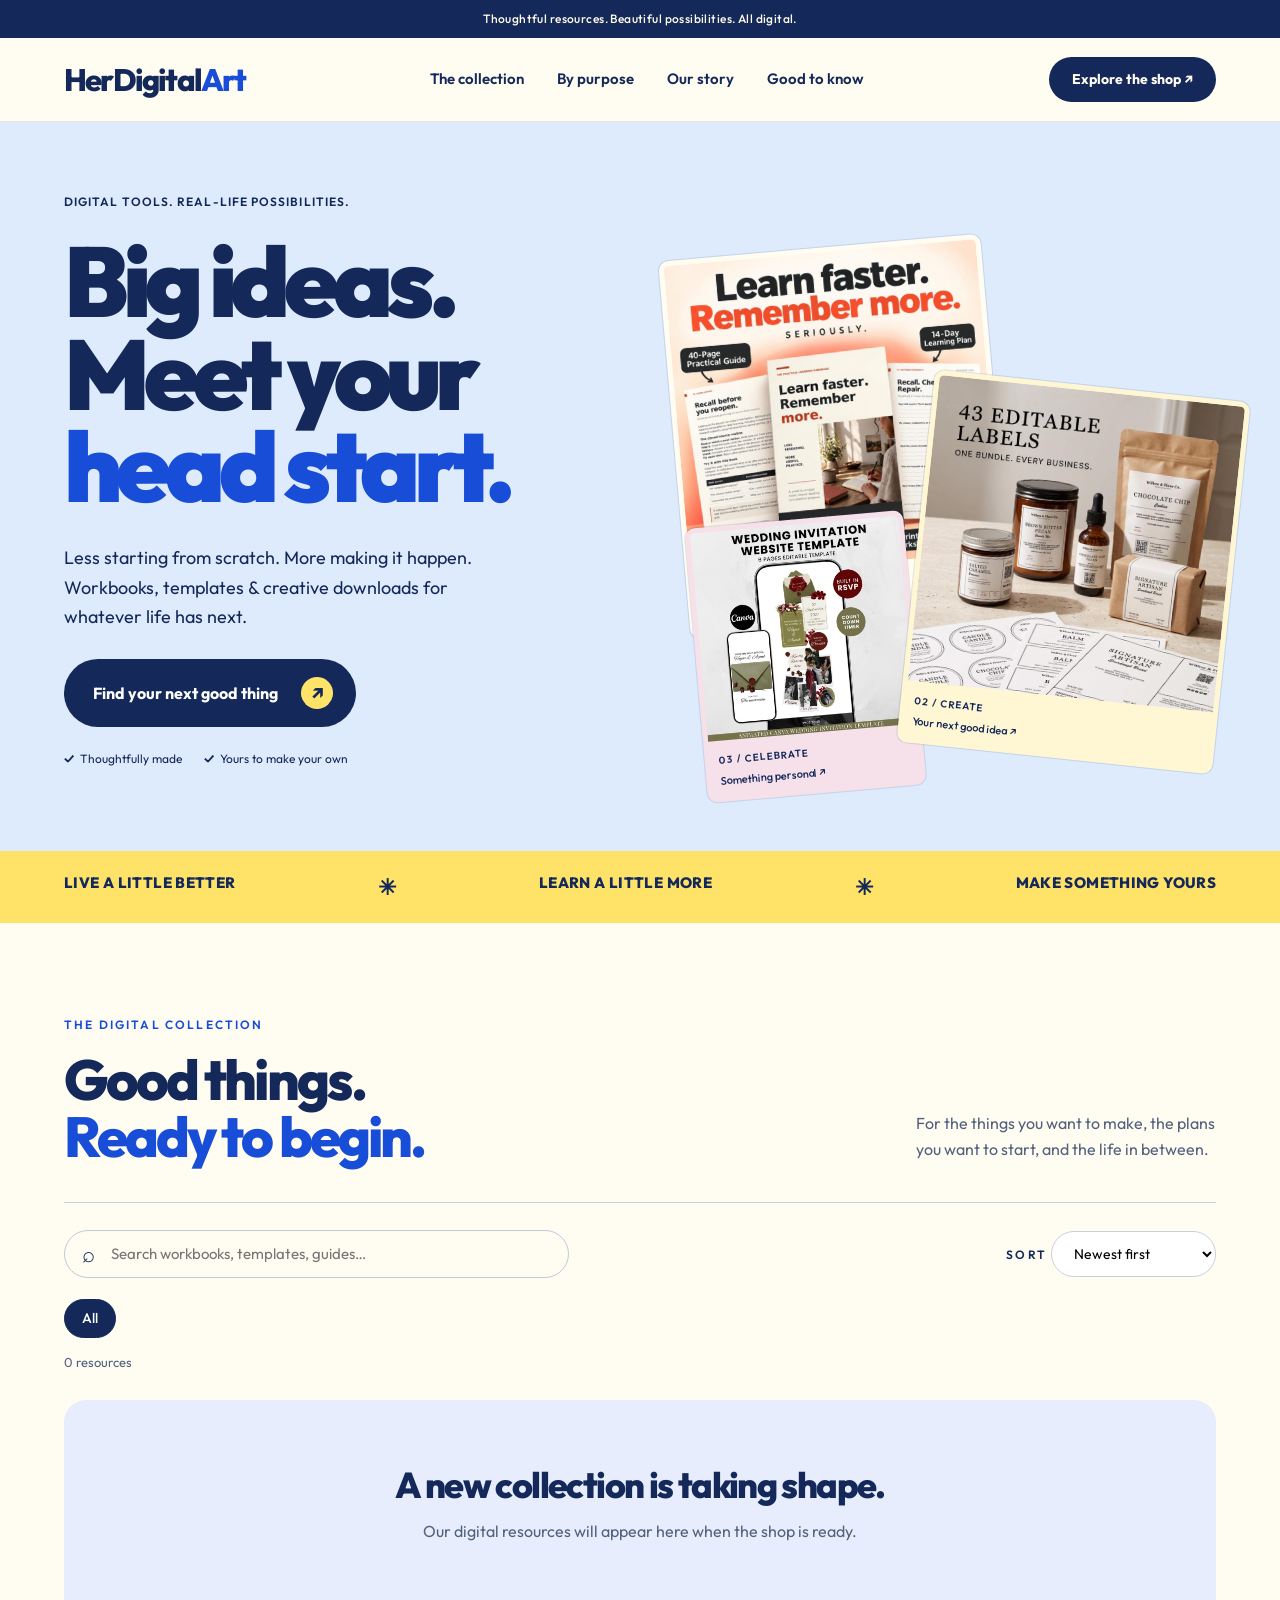
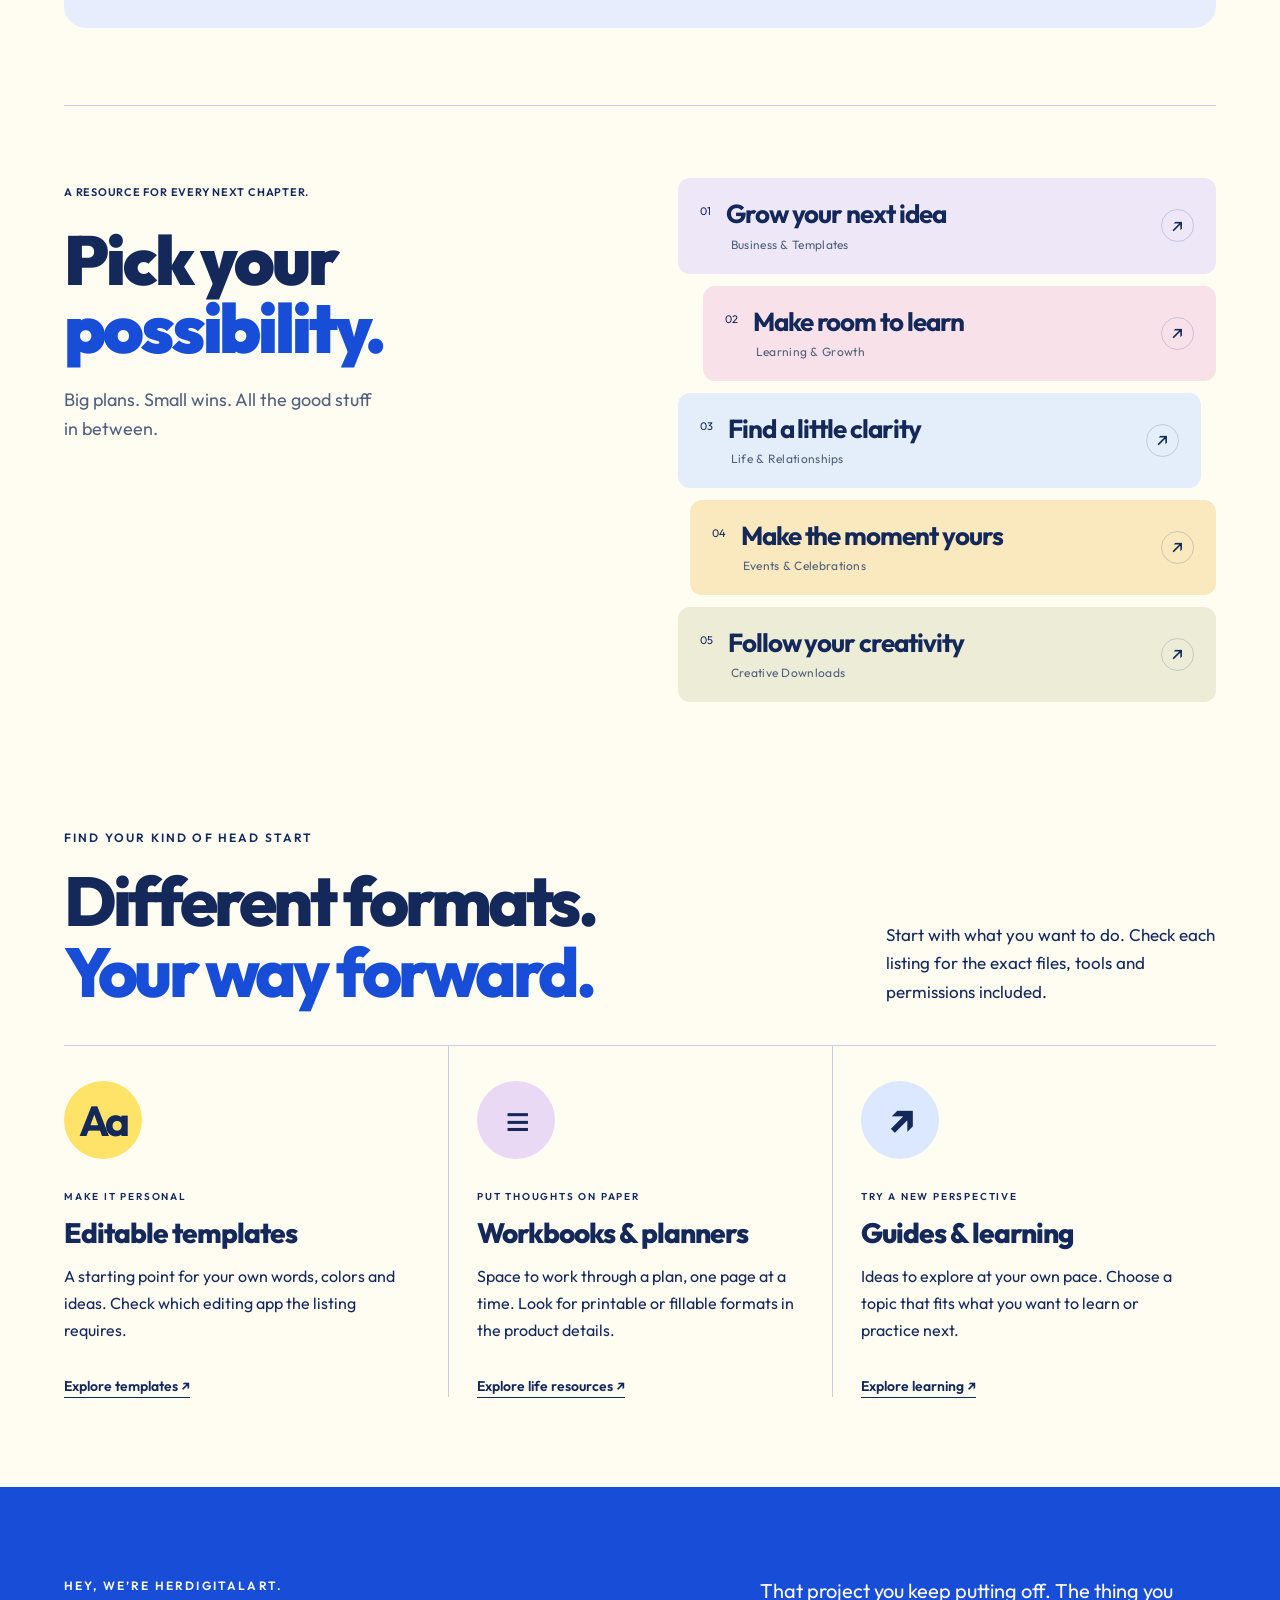
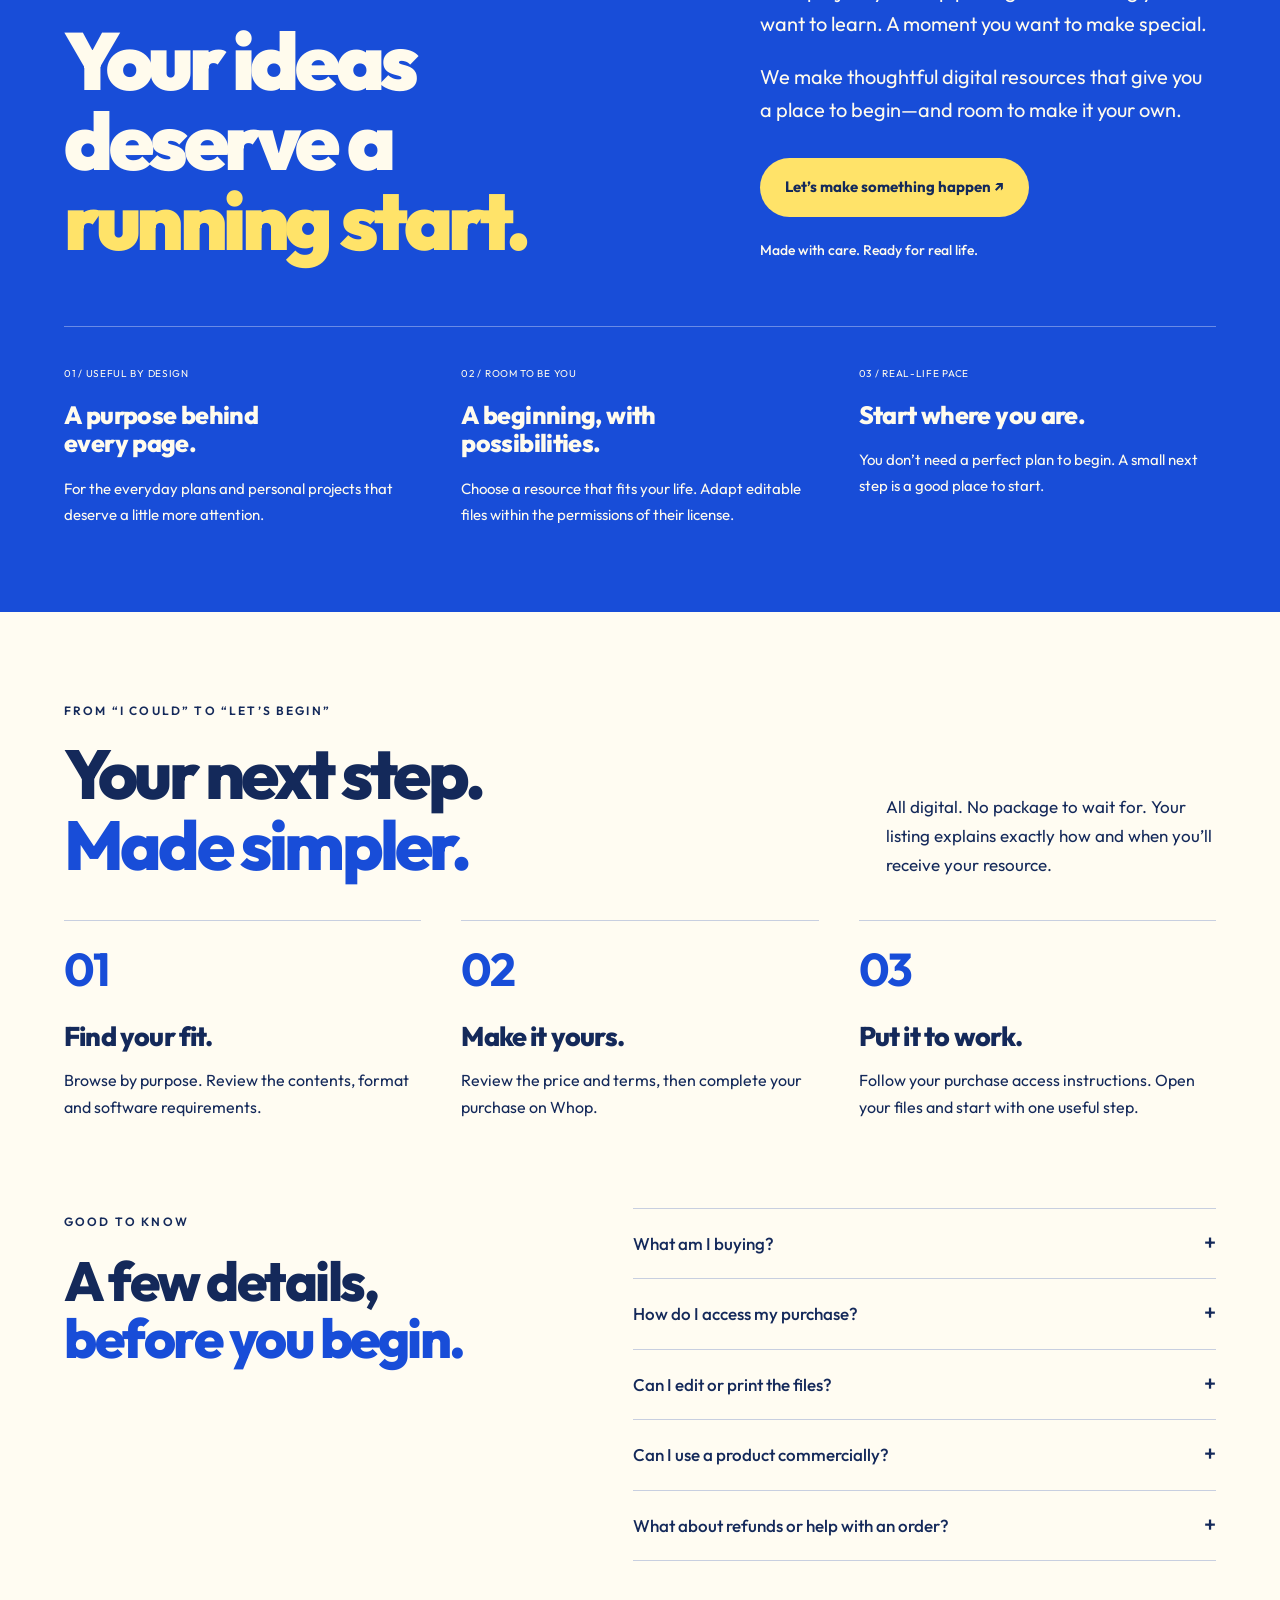
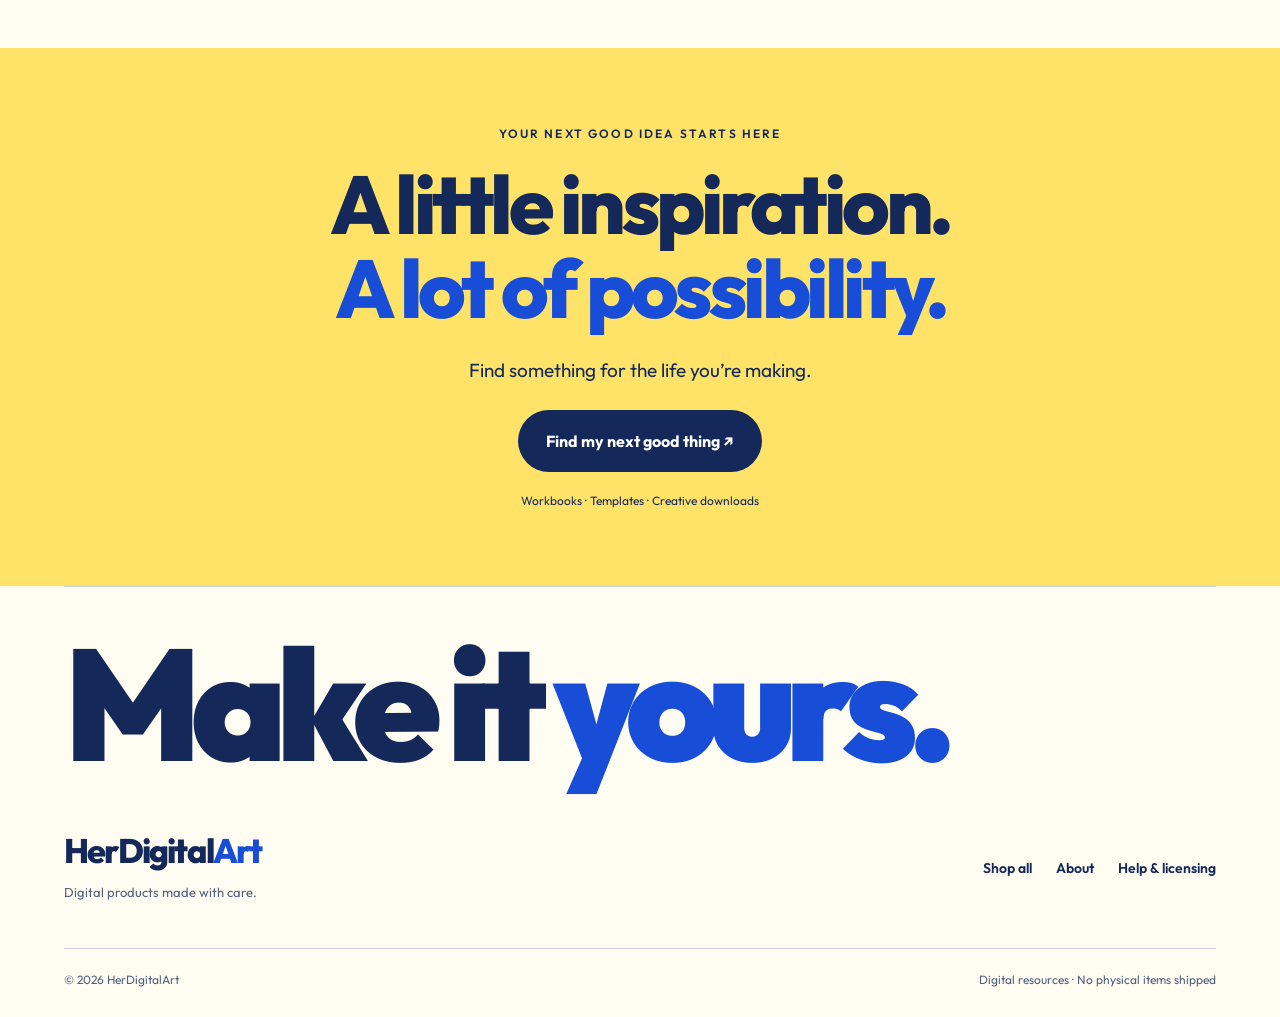
==== index.html @ 881049af "Upload HerDigitalArt store" ====
<!doctype html>
<html lang="en"><head><meta charset="utf-8"><meta name="viewport" content="width=device-width,initial-scale=1"><title>HerDigitalArt — Digital products for real life</title><meta name="description" content="Thoughtful digital resources to help you plan, learn, create and celebrate. Discover HerDigitalArt."><link rel="icon" href="images/favicon.svg"><link rel="stylesheet" href="styles.css"><link rel="stylesheet" href="design-v2.css"><link rel="stylesheet" href="premium.css"><link rel="stylesheet" href="homepage.css"><script defer src="script.js"></script></head><body><a class="skip" href="#main">Skip to content</a><div id="app"></div><noscript>Please enable JavaScript to browse the catalog.</noscript></body></html>
---- styles.css ----
@import url('https://fonts.googleapis.com/css2?family=DM+Sans:wght@400;500;600;700&family=Instrument+Serif:ital@0;1&family=Outfit:wght@400;500;600;700;800;900&display=swap');
:root{--paper:#f7f3ec;--ink:#30272a;--wine:#482333;--muted:#74686b;--line:#d9cec5;--clay:#a9553e;--serif:'Instrument Serif',Georgia,serif;--sans:'DM Sans',Arial,sans-serif}*{box-sizing:border-box}body{margin:0;background:var(--paper);color:var(--ink);font:16px/1.6 var(--sans)}a{color:inherit;text-decoration:none}button,input,select{font:inherit}button,a,input,select,summary{-webkit-tap-highlight-color:transparent}button,a{touch-action:manipulation}button{cursor:pointer}a:hover{color:var(--clay)}:focus-visible{outline:3px solid var(--clay);outline-offset:5px}img{display:block;width:100%;height:auto}h1,h2,h3,p{margin:0}h1,h2,h3{font-weight:400}h1,h2{font-family:var(--serif);line-height:1.02}button{color:inherit}.wrap{width:min(1380px,90%);margin:auto}.eyebrow{font-size:12px;text-transform:uppercase;letter-spacing:.18em;font-weight:600}.skip{position:absolute;left:16px;top:-80px;background:white;padding:12px;z-index:20}.skip:focus{top:10px}.preview-note{background:#eaded0;color:var(--wine);text-align:center;font-size:13px;padding:7px 16px}.preview-note a{text-decoration:underline}.topline{background:var(--wine);color:#fff4eb;text-align:center;padding:8px;font-size:12px;letter-spacing:.08em}.header{display:flex;align-items:center;justify-content:space-between;gap:25px;padding:27px 0;border-bottom:1px solid var(--line)}.wordmark{font:32px/1 var(--serif);letter-spacing:-1px}.wordmark em{font-weight:400}.nav{display:flex;gap:28px;font-size:14px}.nav a[aria-current=page]{text-decoration:underline;text-underline-offset:7px}.header-cta{font-size:14px;border-bottom:1px solid var(--ink);padding:6px 0}.menu{display:none;background:none;border:1px solid var(--line);padding:8px 12px}.hero{padding:65px 0 54px;display:grid;grid-template-columns:1.1fr .9fr;gap:7%;align-items:center}.hero h1{font-size:clamp(66px,7.7vw,116px);letter-spacing:-.04em;margin:22px 0 28px}.hero h1 em{color:var(--wine)}.hero p{color:var(--muted);max-width:450px;margin-bottom:30px}.button{display:inline-flex;align-items:center;justify-content:space-between;gap:38px;background:var(--wine);color:white;border:1px solid var(--wine);padding:16px 23px;font-size:14px}.button:hover{background:var(--ink);color:white}.button.secondary{background:transparent;color:var(--wine)}.hero-foot{font-size:12px;color:var(--muted);margin-top:20px;letter-spacing:.04em}.hero-right{padding-top:20px}.hero-index{display:flex;align-items:baseline;justify-content:space-between;border-top:1px solid var(--line);padding:14px 0 26px}.hero-index span:last-child{font:italic 23px var(--serif)}.hero-image{aspect-ratio:1.25;object-fit:cover}.hero-caption{display:flex;justify-content:space-between;padding-top:14px;font-size:12px;color:var(--muted)}.purpose-strip{border-top:1px solid var(--line);border-bottom:1px solid var(--line);display:flex;justify-content:space-between;padding:20px 0;gap:16px;flex-wrap:wrap;font:24px var(--serif)}.purpose-strip span{color:var(--clay)}.collection{padding:70px 0}.section-top{display:flex;justify-content:space-between;align-items:end;margin-bottom:32px;gap:24px}.section-top h2{font-size:clamp(40px,4vw,62px);margin-top:12px;letter-spacing:-.025em}.section-top p{max-width:330px;color:var(--muted);font-size:14px}.controls{display:flex;gap:16px;justify-content:space-between;margin-bottom:24px;align-items:center}.search{display:flex;gap:14px;align-items:center;flex:1;max-width:460px;border-bottom:1px solid var(--ink);padding:9px 0}.search input{width:100%;border:0;background:none;outline:none;color:var(--ink)}select{background:transparent;border:1px solid var(--line);padding:10px 13px;max-width:100%;font-size:14px}.filters{display:flex;gap:8px;flex-wrap:wrap;margin-bottom:20px}.filter{border:1px solid var(--line);padding:8px 15px;background:transparent;border-radius:0;font-size:13px}.filter.active{background:var(--wine);border-color:var(--wine);color:white}.count{font-size:12px;color:var(--muted);margin-bottom:25px}.grid{display:grid;grid-template-columns:repeat(3,minmax(0,1fr));gap:40px 25px}.card:nth-child(3n+2){padding-top:34px}.card-media{overflow:hidden;background:#e9e1d7;display:block;aspect-ratio:1.13;position:relative}.card-media img{height:100%;object-fit:contain;transition:transform .4s}.card-media:hover img{transform:scale(1.035)}.image-fallback{height:100%;display:flex;align-items:center;justify-content:center;padding:30px;font:32px var(--serif);text-align:center}.card-meta{font-size:11px;text-transform:uppercase;letter-spacing:.12em;color:var(--clay);margin:20px 0 9px}.card h3{font:29px/1.1 var(--serif);margin-bottom:10px}.card p{color:var(--muted);font-size:14px;max-width:360px}.card-bottom{display:flex;justify-content:space-between;align-items:center;border-bottom:1px solid var(--line);padding:18px 0;font-size:13px;gap:10px}.card-bottom a{text-decoration:underline;text-underline-offset:4px}.more{display:block;margin:36px auto 0}.empty{padding:65px 24px;border:1px solid var(--line);text-align:center}.empty h3{font:36px var(--serif);margin-bottom:15px}.empty p{color:var(--muted);margin-bottom:20px}.shop-heading{padding:64px 0 0}.shop-heading h1{font-size:clamp(58px,7vw,96px);margin-top:18px}.shop-heading p{color:var(--muted);margin-top:20px;max-width:500px}.browse{display:grid;grid-template-columns:.7fr 1.3fr;gap:9%;padding:50px 0 80px}.browse h2{font-size:54px;margin-top:17px}.browse p{color:var(--muted);margin-top:23px}.category-row{display:flex;align-items:center;justify-content:space-between;gap:16px;border-bottom:1px solid var(--line);padding:20px 0}.category-row:first-child{border-top:1px solid var(--line)}.category-row strong{font:30px var(--serif)}.category-row small{color:var(--muted);font-size:12px;margin-right:20px}.manifesto{background:var(--wine);color:var(--paper);padding:68px 0}.manifesto-inner{display:grid;grid-template-columns:1.2fr .8fr;gap:15%;align-items:end}.manifesto h2{font-size:clamp(46px,5vw,76px);margin-top:25px;max-width:600px}.manifesto p{font-size:16px;color:#ded0d4}.manifesto .signature{font:italic 30px var(--serif);margin-top:28px}.faq{padding:75px 0;display:grid;grid-template-columns:.7fr 1.3fr;gap:9%}.faq h2{font-size:55px;margin-top:20px}details{border-bottom:1px solid var(--line);padding:20px 0}details:first-child{border-top:1px solid var(--line)}summary{cursor:pointer;list-style:none;display:flex;justify-content:space-between;gap:24px}summary:after{content:'+';font-size:22px;line-height:1}details[open] summary:after{content:'−'}details p{font-size:14px;color:var(--muted);padding-top:16px;max-width:610px}.footer{border-top:1px solid var(--line);padding:35px 0 24px}.footer-top{display:flex;justify-content:space-between;gap:30px}.footer p{font-size:13px;color:var(--muted);margin-top:14px}.footer-links{display:flex;gap:24px;font-size:14px;align-items:start;flex-wrap:wrap}.footer-bottom{display:flex;justify-content:space-between;gap:20px;margin-top:45px;font-size:12px;color:var(--muted)}.detail{padding:55px 0 75px}.breadcrumb{font-size:13px;color:var(--muted);margin-bottom:35px}.detail-grid{display:grid;grid-template-columns:1.05fr .95fr;gap:8%;align-items:start}.detail-image{background:#e9e1d7;aspect-ratio:1;object-fit:contain}.detail h1{font-size:clamp(48px,5vw,72px);margin:18px 0 25px}.detail-description{white-space:pre-line;color:var(--muted);margin-bottom:30px}.purchase-note{font-size:13px;color:var(--muted);margin-top:16px}.detail-price{font-size:22px;margin:20px 0}.detail-facts{border-top:1px solid var(--line);margin-top:35px;padding-top:20px;font-size:14px}.status-note{border-left:2px solid var(--clay);padding:12px 18px;background:#efe6dc;font-size:14px}.hidden,[hidden]{display:none!important}@media(min-width:1600px){.wrap{width:min(1480px,88%)}}@media(max-width:900px){.nav{gap:16px}.header-cta{display:none}.hero{gap:5%;padding-top:45px}.hero h1{font-size:72px}.hero-right{padding-top:0}.grid{gap:25px 18px}.card h3{font-size:25px}.browse,.faq{gap:6%}.manifesto-inner{gap:8%}}@media(max-width:650px){.wrap{width:90%}.header{padding:22px 0;flex-wrap:wrap;gap:15px}.wordmark{font-size:30px}.menu{display:block}.nav{display:none;flex-basis:100%;flex-wrap:wrap;padding:15px 0 3px}.nav.open{display:flex}.hero{display:block;padding:40px 0 30px}.hero h1{font-size:clamp(62px,15vw,87px);margin:18px 0 24px}.hero p{max-width:95%}.hero-right{margin-top:40px}.hero-image{aspect-ratio:1.5}.hero-index{padding-bottom:15px}.purpose-strip{font-size:20px;gap:14px;justify-content:start}.purpose-strip span{display:none}.section-top{align-items:start;flex-direction:column;gap:16px}.section-top h2{font-size:45px}.collection{padding:45px 0}.controls{align-items:stretch;flex-direction:column;gap:15px}.search{max-width:none}.controls select{align-self:start}.grid{grid-template-columns:repeat(2,minmax(0,1fr));gap:28px 15px}.card:nth-child(3n+2){padding-top:0}.card h3{font-size:25px}.card p{font-size:13px}.card-meta{font-size:10px;margin-top:14px}.card-bottom{align-items:start;flex-direction:column;font-size:12px;gap:8px}.card-media{aspect-ratio:1}.browse,.faq,.manifesto-inner,.detail-grid{grid-template-columns:1fr;gap:35px}.browse{padding:20px 0 50px}.browse h2,.faq h2{font-size:45px}.category-row strong{font-size:27px}.manifesto{padding:45px 0}.manifesto h2{font-size:53px}.faq{padding:50px 0}.footer-top,.footer-bottom{flex-direction:column}.footer-links{gap:16px}.footer-bottom{margin-top:30px;gap:8px}.detail{padding-top:35px}.detail h1{font-size:54px}.shop-heading{padding-top:40px}.shop-heading h1{font-size:64px}}@media(prefers-reduced-motion:reduce){*{scroll-behavior:auto!important;transition:none!important}}
---- design-v2.css ----
/* HerDigitalArt 02 — bold, optimistic consumer brand. */
:root{--paper:#fffbed;--ink:#142b62;--wine:#184dd8;--muted:#46577b;--line:#c8cfe0;--clay:#153fc0;--serif:'Outfit','Arial Black',Arial,sans-serif;--sans:'Outfit',Arial,sans-serif;--yellow:#ffe257;--blue:#d9e7fc;--pink:#f6c9de;--orange:#ff9c66}body{font-family:var(--sans);line-height:1.5}h1,h2,h3{font-weight:800;letter-spacing:-.045em}em{font-style:normal}.wrap{width:min(1380px,90%)}.preview-note{background:#edf0f7;color:#44536c;font-size:12px;padding:5px 12px}.topline{background:var(--ink);color:#fffbea;padding:10px 18px;font-size:13px;letter-spacing:.015em;font-weight:500}.header{padding:21px 0 24px;border:0}.wordmark{font:800 32px/1 var(--sans);letter-spacing:-1.6px}.wordmark em{font-weight:800;color:var(--wine)}.nav{font-size:15px;font-weight:600;gap:30px}.header-cta{border:0;background:var(--yellow);padding:13px 24px;border-radius:32px;font-weight:700}.hero-shell{background:var(--blue);overflow:hidden}.hero{min-height:610px;padding:58px 0 65px;grid-template-columns:1.04fr 1fr;gap:2%}.hero-copy{position:relative;z-index:2}.hero .eyebrow{font-size:12px;letter-spacing:.09em}.hero h1{font-family:var(--sans);font-size:clamp(70px,7.5vw,112px);font-weight:900;line-height:.94;letter-spacing:-.055em;margin:22px 0 28px}.hero h1 em{color:var(--wine)}.hero p{font-size:18px;line-height:1.55;max-width:465px;color:var(--ink);margin-bottom:27px}.button{background:var(--wine);border:0;border-radius:40px;color:white;padding:19px 27px;font-size:16px;font-weight:700;transition:transform .18s,background .18s;gap:24px}.button:hover{transform:translateY(-3px);background:var(--ink)}.button.secondary{border:1.5px solid var(--ink);color:var(--ink);background:transparent}.hero-foot{display:flex;gap:22px;font-size:12px;letter-spacing:0;color:var(--ink);margin-top:20px}.hero-foot span:before{content:'✓';margin-right:6px;font-weight:800}.hero-collage{height:480px;position:relative;margin-left:0;isolation:isolate}.collage-item{position:absolute;background:var(--paper);border:7px solid var(--paper);border-radius:12px;transition:transform .25s;overflow:hidden}.collage-item img{aspect-ratio:1;object-fit:contain}.collage-item span{display:block;padding:12px 4px 6px;font-size:10px;letter-spacing:.045em;font-weight:800;color:var(--ink)}.collage-learning{width:61%;left:0;top:0;transform:rotate(-8deg);z-index:1}.collage-labels{width:58%;right:-6%;top:136px;transform:rotate(9deg);z-index:3;background:#fff3b7;border-color:#fff3b7}.collage-wedding{width:43%;left:7%;top:279px;transform:rotate(-4deg);z-index:2;background:#f4cbe0;border-color:#f4cbe0}.collage-learning:hover{transform:rotate(-4deg) translateY(-6px)}.collage-labels:hover{transform:rotate(5deg) translateY(-6px)}.collage-wedding:hover{transform:rotate(0) translateY(-6px);z-index:4}.purpose-shell{background:var(--yellow)}.purpose-strip{border:0;font:800 17px var(--sans);padding:22px 0;letter-spacing:-.025em}.purpose-strip span{color:var(--ink);font-size:24px}.collection{padding:75px 0 65px}.section-top{margin-bottom:30px}.section-top .eyebrow{color:var(--wine)}.section-top h2{font:800 clamp(36px,4vw,59px)/1 var(--sans);letter-spacing:-.055em;max-width:670px}.section-top p{font-size:16px;max-width:315px}.search{border:1.5px solid var(--line);padding:11px 18px;border-radius:30px;background:#fff;max-width:490px}.search input{font-size:15px}.search:focus-within{border-color:var(--wine);outline:2px solid var(--wine);outline-offset:2px}.search input:focus-visible{outline:none}select{border-radius:30px;border:1.5px solid var(--line);background:white;padding:12px 18px}.filters{gap:9px;margin-top:25px}.filter{border-radius:30px;font-size:14px;padding:10px 18px;border:1.5px solid var(--line);font-weight:500}.filter.active{background:var(--ink);border-color:var(--ink)}.count{font-size:13px}.grid{gap:25px}.card{border-radius:22px;background:#f4dded;padding:16px!important;display:flex;flex-direction:column}.card:nth-child(3n+2){background:#dae7ff;transform:translateY(19px)}.card:nth-child(3n+3){background:#fae8a8}.card-media{border-radius:13px;aspect-ratio:1;overflow:hidden;background:white}.card-media img{object-fit:contain}.card-meta{color:var(--ink);font-size:10px;letter-spacing:.07em;margin:21px 0 9px}.card h3{font:800 29px/1.03 var(--sans);letter-spacing:-.04em;margin:0 0 12px}.card p{font-size:15px;color:var(--ink);line-height:1.5;margin-bottom:20px}.card-bottom{margin-top:auto;display:flex;flex-direction:column;align-items:stretch;border:0;padding:0;gap:12px;font-size:13px}.card-bottom span{font-weight:500}.card-bottom a{display:block;background:var(--ink);color:var(--paper);padding:13px 18px;border-radius:30px;text-align:center;text-decoration:none;font-size:14px;font-weight:700}.card-bottom a:hover{background:var(--wine)}.more{margin-top:50px}.empty{border:0;border-radius:22px;background:#e7edfc}.empty h3{font:800 36px/1.1 var(--sans)}.browse{padding:65px 0 80px;gap:8%;grid-template-columns:1fr 1fr}.browse .eyebrow{font-size:11px;letter-spacing:.07em}.browse h2{font-size:clamp(48px,5.4vw,78px);line-height:.98;font-weight:900;margin-top:20px}.browse h2 em{color:var(--wine)}.browse p{font-size:18px;max-width:350px}.category-row{border:0!important;border-radius:18px;padding:18px 22px;margin-bottom:10px;background:#eee4fb;transition:transform .2s}.category-row:nth-child(2){background:#f7d2de;margin-left:25px}.category-row:nth-child(3){background:#d9e8fc;margin-right:15px}.category-row:nth-child(4){background:#ffdfa7;margin-left:12px}.category-row:nth-child(5){background:#e4e8bf}.category-row:hover{transform:translateX(5px);color:var(--ink)}.category-row strong{font:700 25px/1.2 var(--sans);letter-spacing:-.04em}.category-row small{font-size:12px;color:var(--ink);margin-right:15px}.category-row>span{font-size:25px}.manifesto{background:var(--wine);padding:70px 0;color:#fffbed}.manifesto-inner{grid-template-columns:1.1fr .9fr;gap:10%;align-items:center}.manifesto h2{font-size:clamp(54px,6vw,87px);line-height:.99;font-weight:900}.manifesto h2 em{color:var(--yellow)}.manifesto p{color:#fffbed;font-size:21px;line-height:1.5;margin-bottom:20px}.manifesto .button{background:var(--yellow);color:var(--ink);margin-top:12px}.manifesto .signature{font:500 14px var(--sans);margin-top:24px;margin-bottom:0}.faq{padding:75px 0;grid-template-columns:.85fr 1.15fr}.faq h2{font-size:55px;font-weight:800;line-height:1.02}.faq h2 em{color:var(--wine)}details{background:#f0ede2;border:0!important;border-radius:14px;padding:20px 22px;margin-bottom:10px}summary{font-size:17px;font-weight:600}details p{font-size:15px;color:var(--ink)}.footer{border-top:2px solid var(--ink);padding:40px 0 28px}.footer .wordmark{font-size:48px}.footer-links{font-weight:600}.footer p,.footer-bottom{color:var(--muted)}.shop-heading h1{font-weight:900;line-height:1;font-size:clamp(64px,8vw,115px)}.shop-heading h1 em{color:var(--wine)}.shop-heading p{font-size:18px}.detail-grid{gap:6%}.detail-image{border-radius:24px;background:#e0eafa}.detail h1{font-weight:800;line-height:1.02}.detail-price{font-weight:600}.detail-facts{line-height:1.9}.status-note{background:#fff0b9;border:0;border-radius:14px}.menu{border-radius:30px;border:1.5px solid var(--ink);padding:9px 17px;font-weight:600}
@media(min-width:1600px){.hero{min-height:660px}.hero-collage{height:520px}.collage-wedding{top:310px}.collage-labels{top:155px}}
@media(max-width:1000px){.nav{gap:18px}.hero{min-height:550px}.hero h1{font-size:82px}.hero-collage{height:430px}.collage-labels{top:160px;right:0}.collage-wedding{top:280px}.card h3{font-size:25px}.hero-foot{gap:12px}.category-row strong{font-size:22px}}
@media(max-width:650px){.header{padding:18px 0}.wordmark{font-size:28px}.nav{font-size:15px}.hero{padding:38px 0 45px;display:block}.hero h1{font-size:clamp(66px,17vw,89px);line-height:.94;margin-top:18px}.hero p{font-size:17px;max-width:100%}.hero-copy .button{font-size:15px;width:100%;justify-content:center}.hero .eyebrow{font-size:10px}.hero-foot{justify-content:center;font-size:11px;gap:16px}.hero-collage{height:390px;margin:42px 0 0}.collage-learning{width:61%;left:2%;top:0}.collage-labels{width:56%;right:0;top:126px}.collage-wedding{width:43%;left:6%;top:230px}.collage-item{border-width:5px;border-radius:8px}.collage-item span{font-size:8px;padding:8px 2px 4px}.purpose-strip{font-size:11px;padding:16px 0;gap:12px;justify-content:center;line-height:1.5}.purpose-strip span{display:none}.collection{padding:45px 0}.section-top h2{font-size:40px;line-height:1.02}.section-top p{font-size:16px;max-width:100%}.filters{margin-top:15px;gap:7px}.filter{font-size:12px;padding:9px 13px}.grid{grid-template-columns:repeat(2,minmax(0,1fr));gap:13px}.card{padding:10px!important;border-radius:16px}.card:nth-child(3n+2){transform:none}.card-media{border-radius:9px}.card h3{font-size:23px}.card-meta{font-size:9px;margin-top:15px}.card p{font-size:13px;margin-bottom:15px}.card-bottom{font-size:11px;gap:9px}.card-bottom a{font-size:11px;padding:11px 5px;letter-spacing:-.01em}.browse{display:block;padding:30px 0 40px}.browse h2{font-size:56px}.browse p{font-size:17px;margin:17px 0 30px}.category-row{padding:17px 15px;border-radius:14px}.category-row strong{font-size:23px}.category-row small{margin-right:10px}.manifesto{padding:45px 0}.manifesto-inner{display:block}.manifesto h2{font-size:60px;margin-bottom:28px}.manifesto p{font-size:18px}.manifesto .button{font-size:14px}.faq{display:block;padding:45px 0}.faq h2{font-size:46px;margin-bottom:30px}.faq summary{font-size:15px}.faq details{padding:18px}.footer .wordmark{font-size:38px}.footer-links{font-size:14px}.shop-heading h1{font-size:68px}.detail h1{font-size:48px}.detail-grid{display:block}.detail-grid>div+div{margin-top:32px}.detail .button{width:100%;font-size:14px}}
---- premium.css ----
/* Edition 03: considered spacing, stronger hierarchy, quieter surfaces. */
:root{--paper:#fffcf2;--ink:#14295a;--blue:#deebfc;--yellow:#ffe369;--muted:#52617d}
html{scroll-behavior:smooth;scroll-padding-top:105px}section[id]{scroll-margin-top:105px}
.nav-shell{position:sticky;top:0;z-index:15;background:var(--paper);border-bottom:1px solid rgba(20,41,90,.1)}
.header{padding:19px 0}.wordmark{font-size:31px;letter-spacing:-1.8px}.nav{gap:33px}.nav a{position:relative}.nav a:after{content:'';position:absolute;bottom:-7px;left:0;width:100%;height:2px;background:var(--wine);transform:scaleX(0);transform-origin:left;transition:transform .22s}.nav a:hover:after,.nav a[aria-current=page]:after{transform:scaleX(1)}.header-cta{background:var(--ink);color:var(--paper);padding:12px 23px}.header-cta:hover{background:var(--wine);color:white}.topline{font-size:12px;letter-spacing:.035em}
.hero{padding-top:66px;padding-bottom:83px;min-height:665px;grid-template-columns:1fr 1fr;gap:5%}.hero h1{font-size:clamp(75px,7.7vw,116px);letter-spacing:-.062em;line-height:.94;margin-top:23px;margin-bottom:30px}.hero p{font-size:18px;max-width:435px;line-height:1.65}.hero .button{background:var(--ink);padding:18px 23px 18px 29px;gap:23px}.hero .button:hover{background:var(--wine)}.hero .button>span{display:flex;align-items:center;justify-content:center;width:32px;height:32px;border-radius:50%;background:var(--yellow);color:var(--ink);font-size:20px}.hero-foot{margin-top:23px;font-size:12px}.hero-collage{height:487px;margin-top:15px}.collage-item{border-width:5px;border-radius:10px;outline:1px solid rgba(20,41,90,.12)}.collage-item span{font-weight:500;letter-spacing:0;padding:12px 9px 8px;font-size:11px}.collage-item span b{display:block;font-size:10px;letter-spacing:.1em;margin-bottom:5px;font-weight:600}.collage-learning{width:59%;left:1%;top:1%;transform:rotate(-5deg)}.collage-labels{width:58%;right:-3%;top:143px;transform:rotate(6deg);border-color:#fff6d3;background:#fff6d3}.collage-wedding{width:40%;left:5%;top:277px;transform:rotate(-5deg);border-color:#f6e0ea;background:#f6e0ea}.collage-learning:hover{transform:rotate(-2deg) translateY(-5px)}.collage-labels:hover{transform:rotate(3deg) translateY(-5px)}.collage-wedding:hover{transform:rotate(-1deg) translateY(-5px)}
.purpose-strip{padding:22px 0;font-size:15px;letter-spacing:.025em}.purpose-strip span{font-size:22px}.collection{padding:88px 0 77px}.section-top{align-items:flex-end;margin-bottom:36px}.section-top h2{font-size:clamp(45px,4.4vw,65px);line-height:1.01;letter-spacing:-.052em;margin-top:17px}.section-top h2 em{color:var(--wine)}.section-top p{max-width:300px;font-size:16px;line-height:1.65;padding-bottom:3px}.controls{border-top:1px solid var(--line);padding-top:27px;margin-bottom:21px}.search{background:transparent;border-color:#bfcadb;max-width:505px;padding:11px 17px}.search>span{font-size:22px;line-height:1}.filter{background:transparent;border-color:#c4cbd6;padding:8px 17px}.filters{margin-top:0;margin-bottom:15px}.count{margin-bottom:27px}.grid{gap:27px}.card{padding:12px!important;border-radius:18px;background:#f7e5ef;transition:transform .22s,outline-color .22s;outline:1px solid transparent}.card:nth-child(3n+2){background:#e4edfc;transform:translateY(24px)}.card:nth-child(3n+3){background:#faf0c9}.card:hover{outline-color:#b3bfd5}.card-media{border-radius:11px;background:#fff}.card-meta{margin:23px 9px 10px;font-size:10px;letter-spacing:.085em}.card h3{font-size:30px;margin:0 9px 12px;line-height:1.06;letter-spacing:-.045em}.card p{margin:0 9px 21px;font-size:15px;line-height:1.6}.card-bottom{margin-left:9px;margin-right:9px;margin-bottom:9px;gap:14px}.card-bottom span{font-size:13px}.card-bottom a{padding:14px 18px}.card:focus-within{outline:2px solid var(--wine)}
.browse{padding:72px 0 90px;border-top:1px solid var(--line);gap:11%;grid-template-columns:.95fr 1.05fr}.browse h2{font-size:clamp(54px,5.4vw,80px);margin-top:24px}.browse>div:first-child p{max-width:310px;font-size:18px;line-height:1.65}.category-row{padding:20px 22px;border-radius:12px;margin-bottom:12px;background:#ede7f7}.category-row:nth-child(2){background:#f8e1e9}.category-row:nth-child(3){background:#e4edfa}.category-row:nth-child(4){background:#fae8be}.category-row:nth-child(5){background:#ececd7}.category-row strong{font-weight:700;font-size:26px}.category-row small{float:left;display:block;margin-top:5px;font-size:11px}.category-subtitle{display:block;margin:6px 0 0 31px;font-size:12px;color:var(--muted);letter-spacing:.025em}.category-row>span{width:33px;height:33px;border-radius:50%;display:flex;align-items:center;justify-content:center;border:1px solid rgba(20,41,90,.18);font-size:19px;flex:none}.manifesto{padding:85px 0}.manifesto h2{font-size:clamp(57px,6.3vw,92px);letter-spacing:-.055em;margin-top:25px}.manifesto-inner{gap:12%}.manifesto p{font-size:20px;line-height:1.65}.manifesto .button{padding:18px 25px;font-size:15px}.faq{padding:87px 0;gap:12%}.faq h2{font-size:55px;line-height:1.04;letter-spacing:-.045em}.faq details{border-radius:0;background:transparent;border-bottom:1px solid var(--line)!important;padding:22px 0;margin-bottom:0}.faq details:first-child{border-top:1px solid var(--line)!important}.faq summary{font-weight:500;font-size:17px}.faq details p{line-height:1.75}.footer{border-top:1px solid var(--line);padding-top:28px}.footer-statement{font:900 clamp(68px,12.3vw,182px)/1.12 var(--sans);letter-spacing:-.07em;white-space:nowrap;margin:0 0 43px;color:var(--ink)}.footer-statement em{color:var(--wine)}.footer .wordmark{font-size:34px}.footer-top{align-items:center}.footer-bottom{margin-top:45px;border-top:1px solid var(--line);padding-top:22px}.detail{padding-top:43px}.detail-grid{gap:8%}.detail-image{border-radius:18px;border:1px solid var(--line)}.detail h1{letter-spacing:-.05em;font-size:clamp(45px,5.1vw,73px)}.detail-description{font-size:18px;line-height:1.75}.detail-grid>div:last-child{padding-top:15px}.detail-price{font-size:20px}.detail-facts{font-size:13px;color:var(--muted)}
@media(hover:hover) and (prefers-reduced-motion:no-preference){.hero-copy{animation:arrive .55s ease-out both}.hero-collage{animation:arrive .75s .1s ease-out both}.card-media img{transition:transform .45s cubic-bezier(.2,.7,.3,1)}.card-media:hover img{transform:scale(1.025)}}
@keyframes arrive{from{opacity:0;translate:0 12px}to{opacity:1;translate:0 0}}
@media(min-width:1600px){.hero{min-height:720px}.hero-collage{height:540px}.collage-labels{top:166px}.collage-wedding{top:310px}}
@media(max-width:1000px){.hero{gap:3%;min-height:620px}.hero h1{font-size:84px}.hero-collage{height:420px}.collage-labels{top:146px;right:0}.collage-wedding{top:263px}.collage-item span{font-size:10px;padding:8px 5px}.collage-item span b{font-size:9px}.card h3{font-size:25px}.nav{gap:20px}.category-row strong{font-size:23px}}
@media(max-width:650px){html{scroll-padding-top:80px}section[id]{scroll-margin-top:85px}.nav-shell{position:sticky}.header{padding:15px 0}.wordmark{font-size:28px}.hero{display:block;min-height:0;padding:40px 0 48px}.hero h1{font-size:clamp(68px,17.5vw,91px);line-height:.95;margin:20px 0 25px}.hero p{font-size:17px;line-height:1.6;max-width:100%}.hero .button{padding:15px 20px;justify-content:space-between;font-size:15px}.hero-foot{gap:13px;font-size:11px;margin-top:20px}.hero-collage{height:390px;margin:39px 0 0}.collage-learning{width:61%;left:1%;top:0}.collage-labels{width:56%;top:135px;right:1%}.collage-wedding{width:40%;left:4%;top:234px}.collage-item span{font-size:9px;line-height:1.3;padding:8px 3px 4px}.collage-item span b{font-size:8px;letter-spacing:.025em;margin-bottom:4px}.purpose-strip{font-size:10px;letter-spacing:.02em;padding:18px 0;gap:9px;justify-content:space-between}.collection{padding:48px 0 46px}.section-top{align-items:flex-start;gap:18px;margin-bottom:26px}.section-top h2{font-size:44px;margin-top:14px}.section-top p{max-width:340px;font-size:16px;padding-bottom:0}.controls{padding-top:21px}.grid{gap:15px}.card{padding:9px!important;border-radius:12px}.card:nth-child(3n+2){transform:none}.card-media{border-radius:7px}.card-meta{margin:16px 3px 8px;font-size:9px;letter-spacing:.02em;line-height:1.5}.card h3{font-size:23px;margin:0 3px 10px}.card p{font-size:13px;line-height:1.5;margin:0 3px 18px}.card-bottom{margin-left:3px;margin-right:3px;margin-bottom:3px}.card-bottom span{font-size:11px}.card-bottom a{font-size:11px;padding:12px 5px}.browse{display:block;padding:43px 0 45px}.browse h2{font-size:59px;margin-top:18px}.browse>div:first-child p{font-size:17px;margin-bottom:30px}.category-row{padding:17px 15px}.category-row strong{font-size:23px}.category-subtitle{font-size:11px;margin-left:26px}.category-row small{margin-top:4px;margin-right:10px}.manifesto{padding:53px 0}.manifesto h2{font-size:64px;margin-top:24px}.manifesto-inner{display:block}.manifesto p{font-size:18px;line-height:1.6}.faq{padding:52px 0;display:block}.faq h2{font-size:46px}.faq summary{font-size:16px}.faq details{padding:21px 0}.footer-statement{font-size:clamp(52px,12.5vw,80px);letter-spacing:-.06em;margin:0 0 32px}.footer-top{align-items:flex-start}.footer .wordmark{font-size:30px}.footer-bottom{margin-top:30px}.detail-description{font-size:17px}.detail h1{font-size:46px}.detail-grid>div:last-child{padding-top:0}}
@media(max-width:359px){.hero h1{font-size:61px}.hero-collage{height:340px}.collage-wedding{top:205px}.collage-labels{top:118px}.hero-foot{font-size:10px}.grid{grid-template-columns:1fr}.card h3{font-size:29px}.card p{font-size:15px}.card-bottom a{font-size:14px}.purpose-strip{justify-content:center}.footer-statement{font-size:46px}}
@media(prefers-reduced-motion:reduce){html{scroll-behavior:auto}*{animation:none!important;transition:none!important}}
---- homepage.css ----
/* Homepage edition 04. Deliberately leaves the approved hero untouched. */
.home-edit[hidden],.home-arrivals[hidden]{display:none}
.home-heading{display:flex;justify-content:space-between;align-items:flex-end;gap:45px;margin-bottom:38px}
.home-heading h2,.home-arrivals h2,.home-closing h2{font-size:clamp(44px,5.4vw,78px);line-height:1.02;letter-spacing:-.055em;margin:18px 0 0}
.home-heading h2 em,.home-arrivals h2 em,.home-closing h2 em{color:var(--wine)}
.home-heading>p,.home-heading>div:last-child:not(:first-child){max-width:330px}
.home-heading p,.home-arrivals p,.home-formats p,.home-steps p{font-size:17px;line-height:1.7}
.home-text-link{font-weight:600;font-size:15px;text-decoration:underline;text-underline-offset:6px;display:inline-block;line-height:1.5}
.home-text-link:hover{color:var(--wine)}
.home-edit{padding:85px 0 18px}
.home-featured{display:grid;grid-template-columns:1.12fr 1fr;gap:34px;align-items:start}
.home-feature:nth-child(2){margin-top:80px}
.home-feature-media{display:block;position:relative;background:#ede5f8;border-radius:18px;overflow:hidden;padding:30px}
.home-feature:nth-child(2) .home-feature-media{background:#f4e3c6}
.home-feature-media img{display:block;width:100%;aspect-ratio:1.12;object-fit:contain;border-radius:6px}
.home-feature-number{position:absolute;top:16px;left:17px;background:var(--paper);padding:7px 10px;border-radius:4px;font-size:9px;letter-spacing:.07em}
.home-feature-info{padding:24px 8px}
.home-feature-info h3{font-size:clamp(27px,3vw,42px);letter-spacing:-.045em;line-height:1.06;margin:12px 0}
.home-feature-info p{line-height:1.65;color:var(--muted);max-width:470px}
.home-feature-info>div{display:flex;gap:16px;justify-content:space-between;align-items:center;border-top:1px solid var(--line);padding-top:19px;font-size:13px}
.home-arrivals{background:#ede8f7;margin:20px 0 70px;padding:65px 0}
.home-arrivals-inner{display:grid;grid-template-columns:.8fr 1.2fr;gap:9%;align-items:center}
.home-arrivals p{max-width:290px;margin:24px 0}
.home-new-row{display:grid;grid-template-columns:100px 1fr 30px;gap:22px;align-items:center;padding:20px 0;border-bottom:1px solid #c5bfd5}
.home-new-row:first-child{border-top:1px solid #c5bfd5}
.home-new-row img{width:100px;height:100px;object-fit:contain;border-radius:8px;background:var(--paper)}
.home-new-row h3{font-size:24px;line-height:1.15;letter-spacing:-.025em;margin:9px 0}
.home-new-row .eyebrow{font-size:10px}.home-new-row div>span:last-child{font-size:12px}.home-new-arrow{font-size:26px}
.home-new-row:hover h3{text-decoration:underline;text-underline-offset:4px}
.home-formats{padding:20px 0 90px}
.home-format-grid{display:grid;grid-template-columns:repeat(3,minmax(0,1fr));gap:0;border-top:1px solid var(--line)}
.home-format-grid article{padding:35px 28px 0 0}
.home-format-grid article+article{border-left:1px solid var(--line);padding-left:28px}
.home-format-mark{display:flex;width:78px;height:78px;align-items:center;justify-content:center;background:#ffe369;border-radius:50%;font-size:42px;letter-spacing:-.08em;font-weight:700;margin-bottom:30px}
.home-format-grid article:nth-child(2) .home-format-mark{background:#e9d9f5}.home-format-grid article:nth-child(3) .home-format-mark{background:#dce8ff}
.home-format-grid .eyebrow{display:block;font-size:10px}.home-format-grid h3{font-size:28px;letter-spacing:-.035em;line-height:1.1;margin:14px 0}
.home-format-grid p{font-size:16px;min-height:110px}.home-format-grid .home-text-link{font-size:14px}
.home-story-notes{display:grid;grid-template-columns:repeat(3,minmax(0,1fr));gap:40px;margin-top:65px;padding-top:32px;border-top:1px solid rgba(255,255,255,.35)}
.home-story-notes span{font-size:10px;letter-spacing:.07em}.home-story-notes h3{font-size:25px;letter-spacing:-.025em;line-height:1.15;max-width:230px;margin:18px 0}.manifesto .home-story-notes p{font-size:15px;line-height:1.7;margin:0}
.home-steps{padding:85px 0 0}
.home-steps ol{list-style:none;padding:0;display:grid;grid-template-columns:repeat(3,minmax(0,1fr));gap:40px;margin:40px 0 0}
.home-steps li{border-top:1px solid var(--line);padding-top:25px}.home-steps li>span{font-size:46px;line-height:1;color:var(--wine);letter-spacing:-.05em;font-weight:700}.home-steps h3{font-size:27px;letter-spacing:-.03em;margin:24px 0 10px}.home-steps li p{font-size:16px}
.home-closing{text-align:center;background:var(--yellow);padding:72px 0 76px}
.home-closing h2{font-size:clamp(46px,6.4vw,92px)}.home-closing p{font-size:19px;margin:26px 0}.home-closing .button{background:var(--ink);color:white;padding:19px 28px}.home-closing .button:hover{background:var(--wine)}.home-closing-note{display:block;font-size:12px;margin-top:20px}
@media(max-width:900px){.home-heading{gap:25px}.home-featured{gap:22px}.home-feature-info>div{align-items:flex-start;flex-direction:column}.home-arrivals-inner{gap:35px}.home-format-grid article{padding-right:18px}.home-format-grid article+article{padding-left:18px}.home-format-grid p{min-height:160px}.home-new-row{grid-template-columns:75px 1fr 20px;gap:15px}.home-new-row img{width:75px;height:75px}.home-new-row h3{font-size:21px}}
@media(max-width:650px){.home-heading{display:block;margin-bottom:28px}.home-heading h2,.home-arrivals h2{font-size:46px}.home-heading>p,.home-heading>div:last-child:not(:first-child){max-width:100%;margin-top:23px}.home-edit{padding:48px 0 0}.home-featured{grid-template-columns:1fr;gap:24px}.home-feature:nth-child(2){margin-top:0}.home-feature-media{padding:24px}.home-feature-media img{aspect-ratio:1.25}.home-feature-info{padding:22px 4px}.home-feature-info h3{font-size:34px}.home-feature-info>div{flex-direction:row;align-items:center}.home-feature-info>div>a{font-size:13px}.home-arrivals{padding:45px 0;margin:15px 0 40px}.home-arrivals-inner{grid-template-columns:1fr;gap:30px}.home-arrivals p{max-width:100%}.home-new-row{grid-template-columns:76px 1fr 20px;padding:19px 0}.home-formats{padding:15px 0 48px}.home-format-grid{grid-template-columns:1fr}.home-format-grid article,.home-format-grid article+article{border-left:0;border-bottom:1px solid var(--line);padding:28px 0}.home-format-mark{float:right;width:60px;height:60px;font-size:34px;margin:0 0 12px 20px}.home-format-grid p{min-height:0;clear:both}.home-story-notes{grid-template-columns:1fr;gap:28px;margin-top:37px}.home-story-notes h3{max-width:100%;font-size:25px;margin:12px 0}.home-steps{padding:48px 0 0}.home-steps ol{grid-template-columns:1fr;gap:20px;margin-top:30px}.home-steps li>span{float:left;margin-right:22px;width:50px;font-size:40px}.home-steps h3{margin:0 0 12px;font-size:26px}.home-steps li p{margin-left:72px}.home-closing{padding:50px 0}.home-closing h2{font-size:49px}.home-closing p{font-size:17px}.home-closing .button{font-size:14px}}
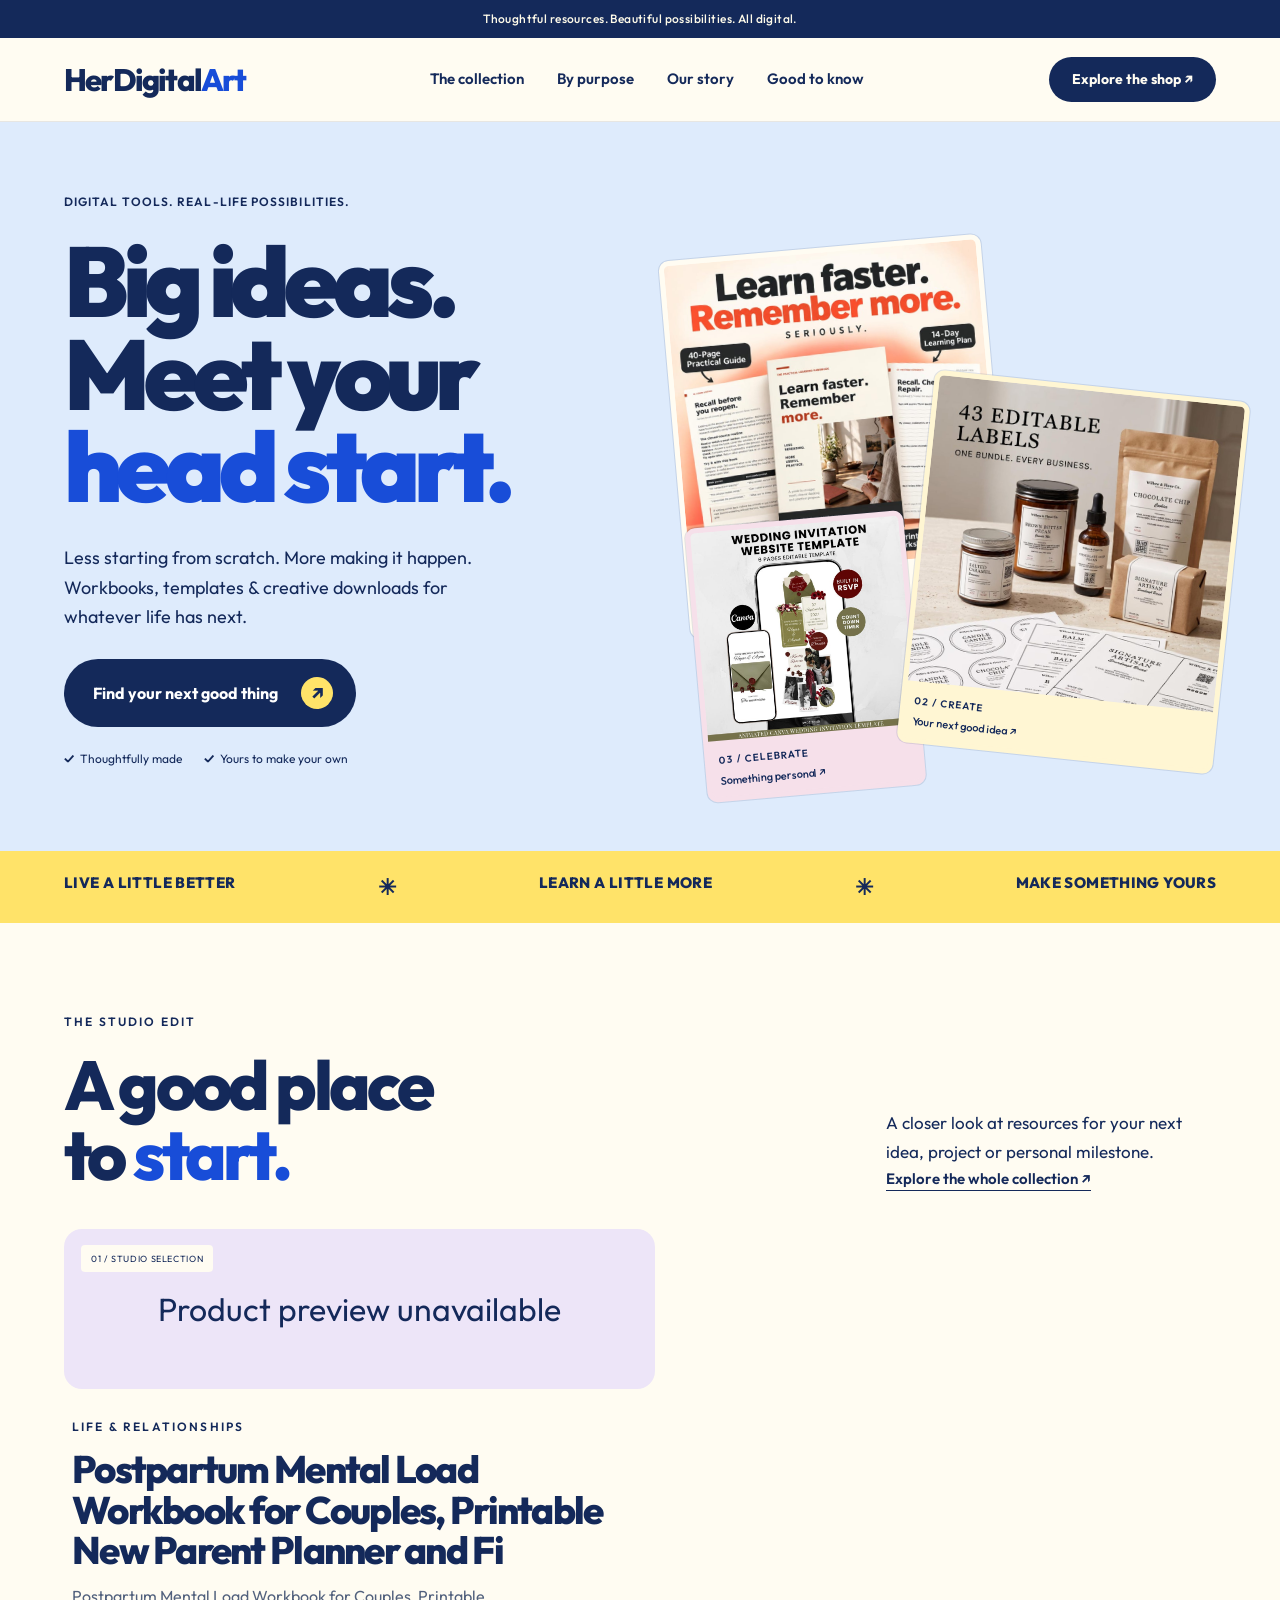
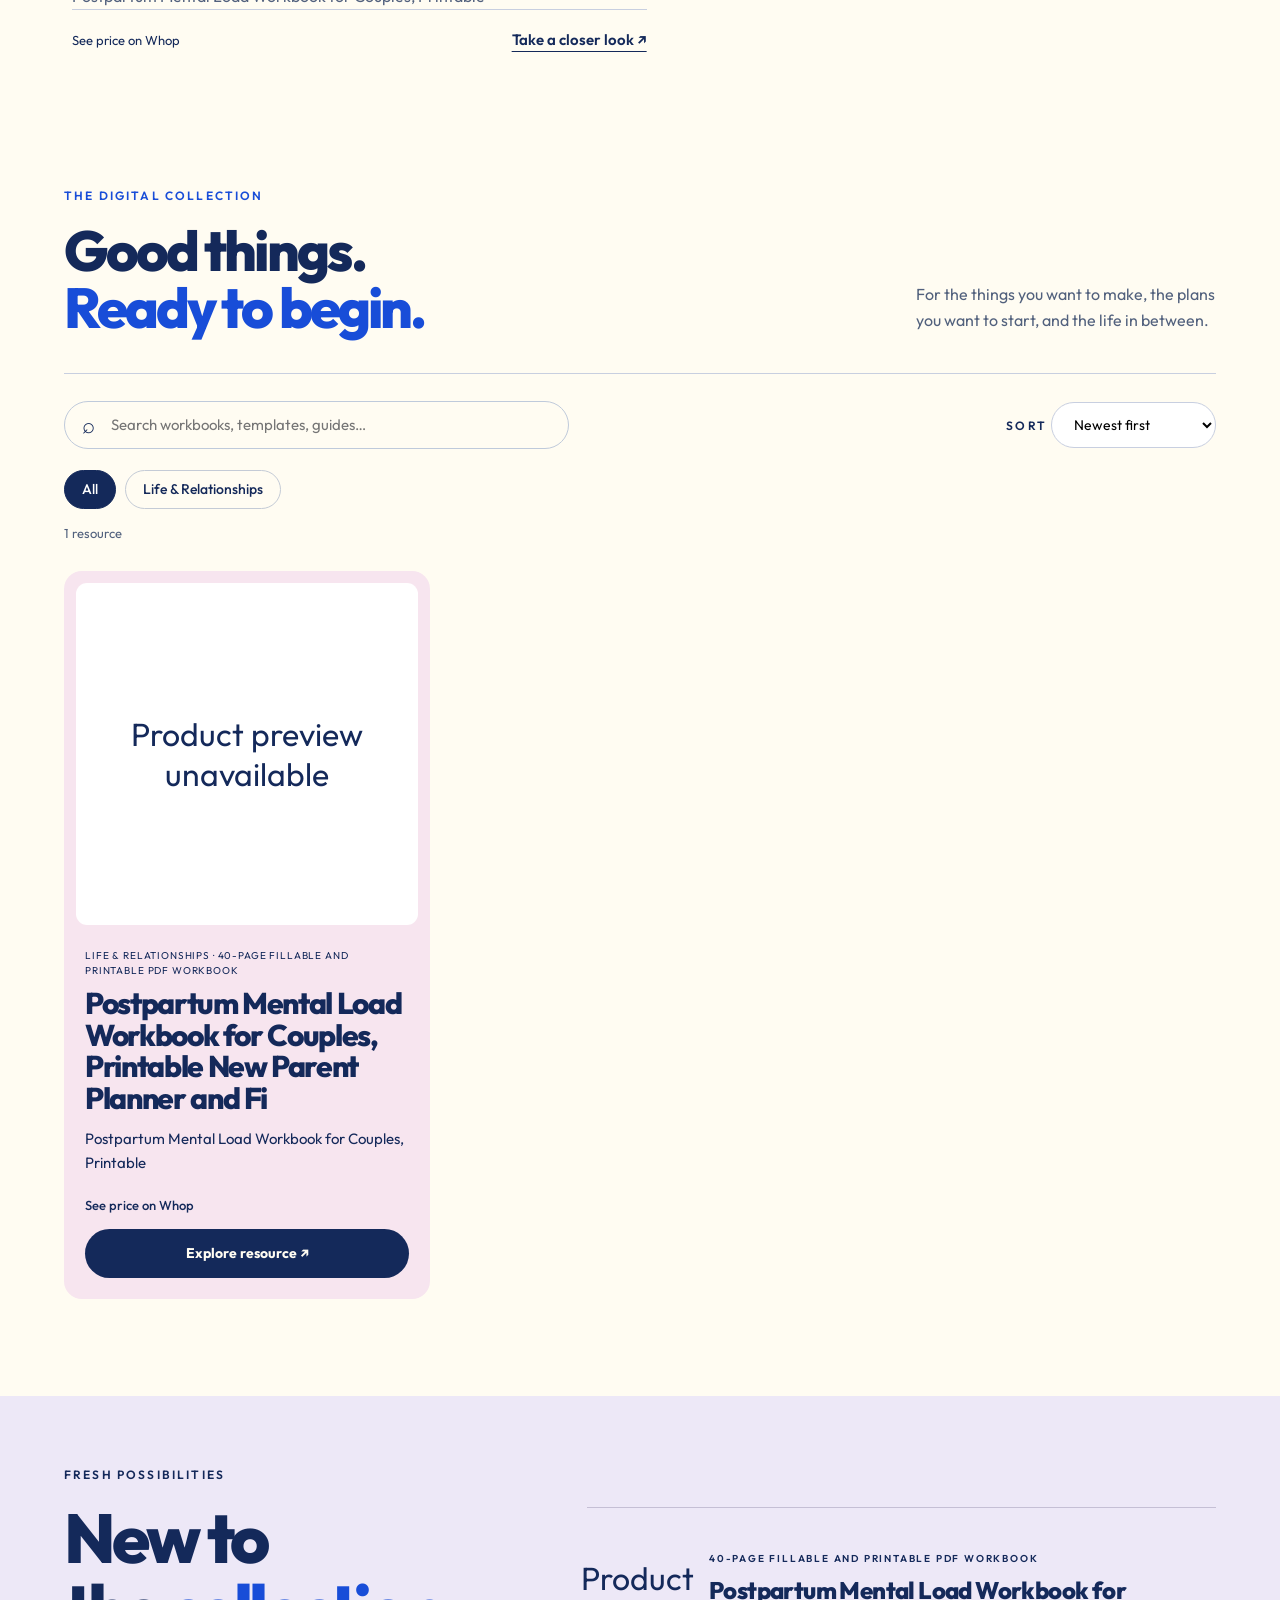
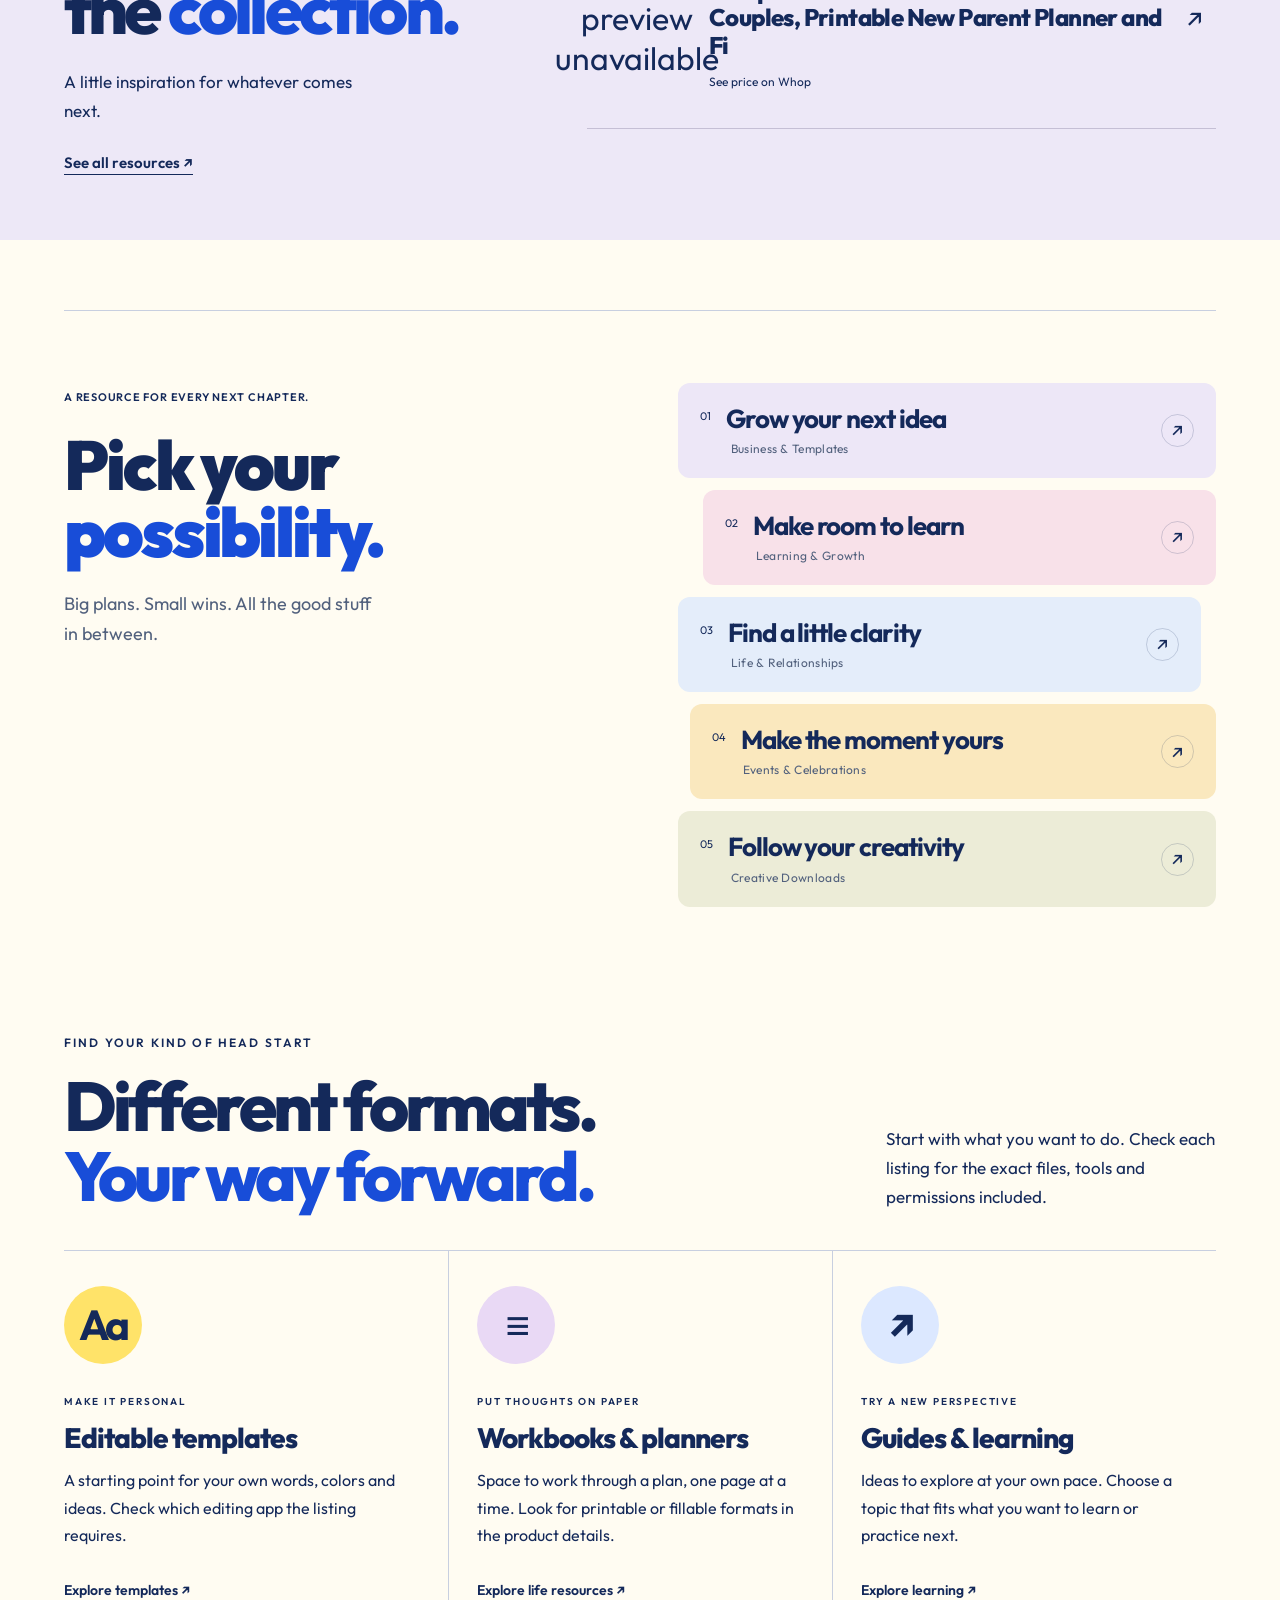
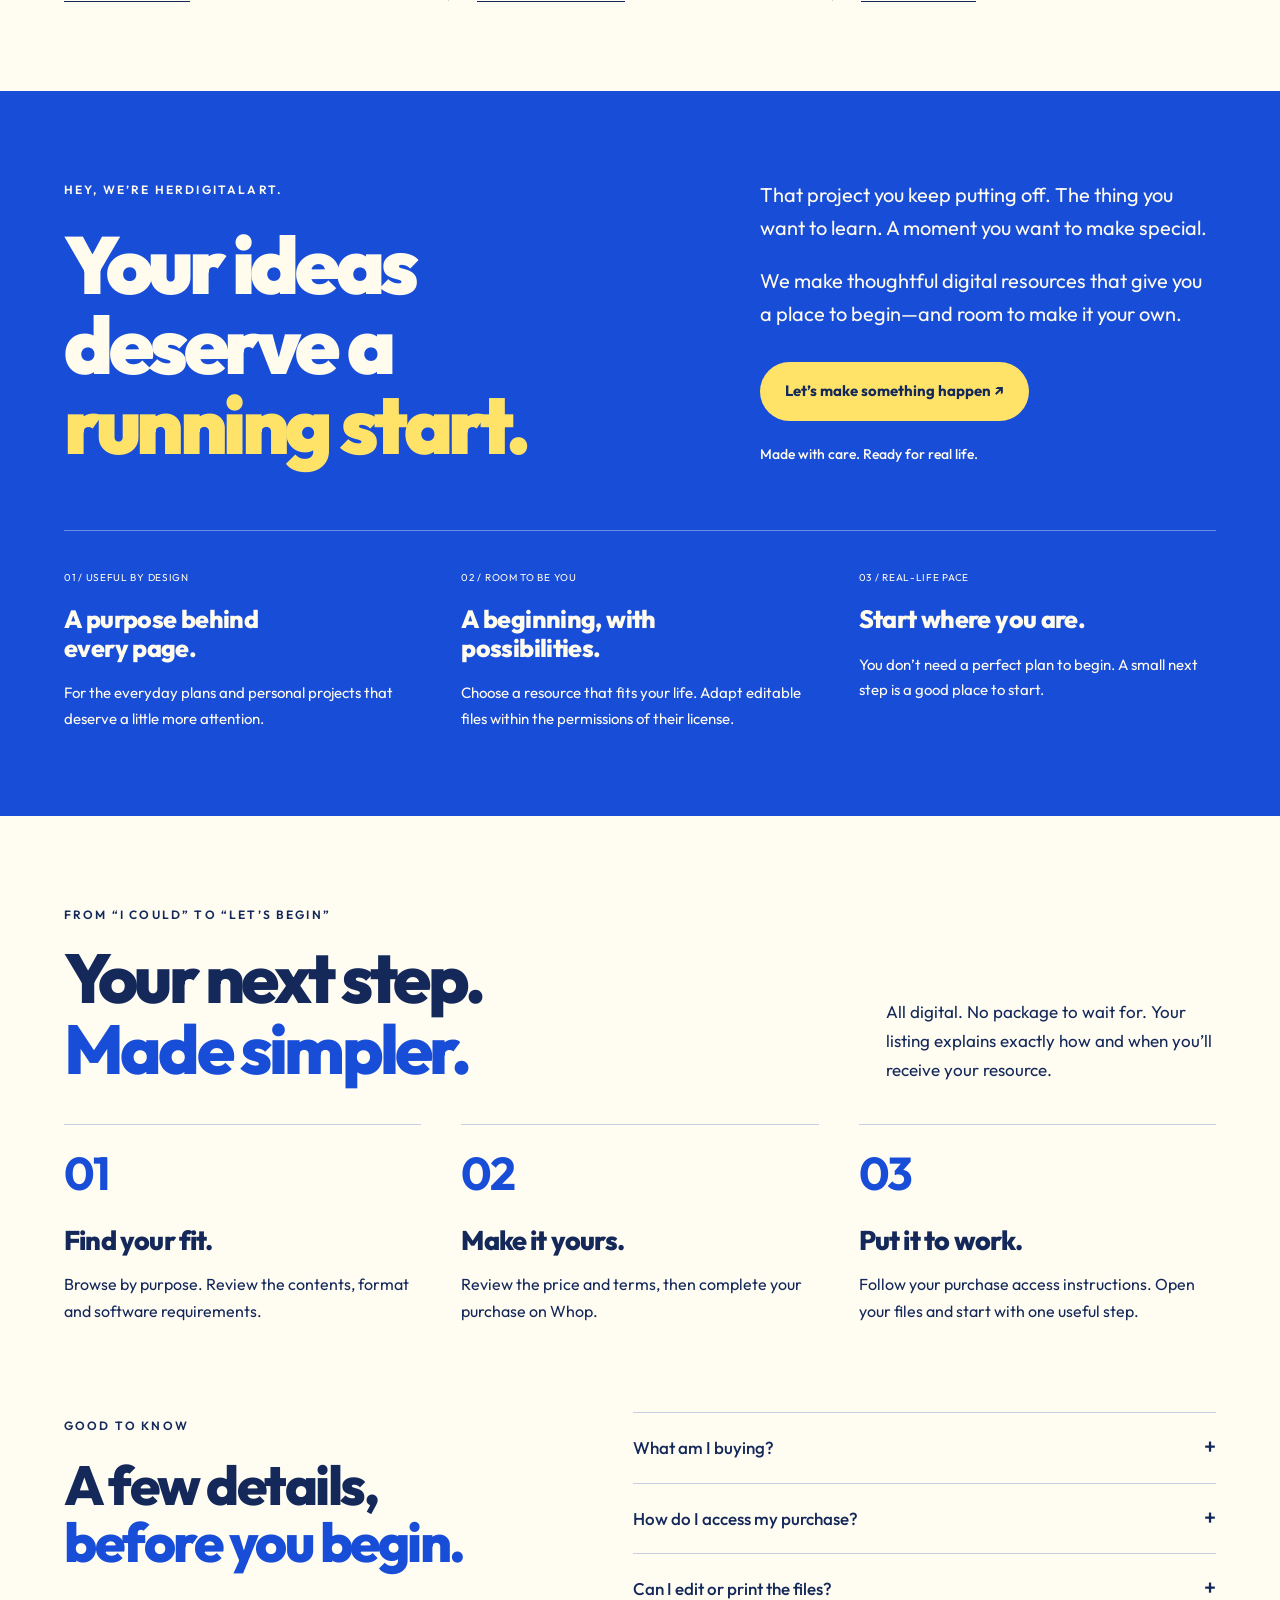
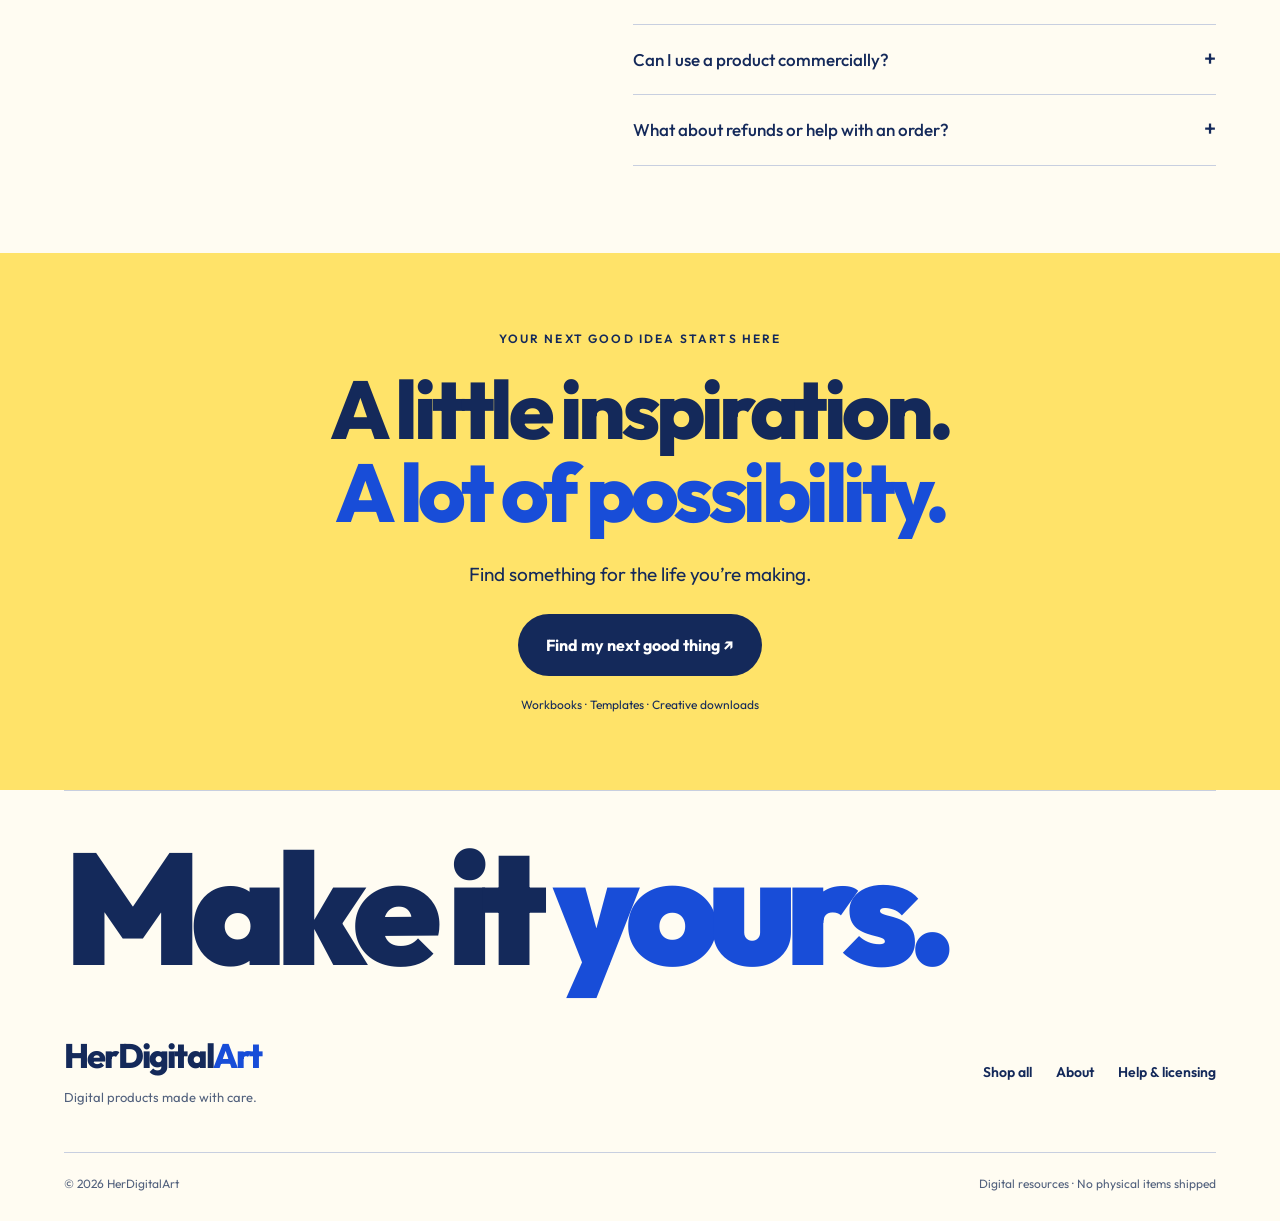
==== commit 07c3fd0b: "Insert tracking script in index.html Added tracking script for page analytics." ====
--- a/index.html
+++ b/index.html
@@ -1,2 +1,2 @@
 <!doctype html>
-<html lang="en"><head><meta charset="utf-8"><meta name="viewport" content="width=device-width,initial-scale=1"><title>HerDigitalArt — Digital products for real life</title><meta name="description" content="Thoughtful digital resources to help you plan, learn, create and celebrate. Discover HerDigitalArt."><link rel="icon" href="images/favicon.svg"><link rel="stylesheet" href="styles.css"><link rel="stylesheet" href="design-v2.css"><link rel="stylesheet" href="premium.css"><link rel="stylesheet" href="homepage.css"><script defer src="script.js"></script></head><body><a class="skip" href="#main">Skip to content</a><div id="app"></div><noscript>Please enable JavaScript to browse the catalog.</noscript></body></html>
+<html lang="en"><head><script>!function(w,d,s,u,n,a,b){if(w[n])return;a=w[n]={q:[],t:+new Date,s:[],o:u,track:function(){a.q.push([+new Date].concat([].slice.call(arguments)))},setScope:function(){a.s=[].slice.call(arguments).filter(function(x){return typeof x==="string"});a.q.push([+new Date,"setScope"].concat(a.s))},scope:function(){var c=[].slice.call(arguments);return{track:function(){a.q.push([+new Date].concat([].slice.call(arguments)).concat([{__scope:c}]))}}}};b=d.createElement(s);b.async=1;b.src=u+"/s.js";d.getElementsByTagName(s)[0].parentNode.insertBefore(b,d.getElementsByTagName(s)[0])}(window,document,"script","https://t.whop.tw","whop");whop.setScope("biz_9yqOfFVNgh5jt6");whop.track("page");</script><meta charset="utf-8"><meta name="viewport" content="width=device-width,initial-scale=1"><title>HerDigitalArt — Digital products for real life</title><meta name="description" content="Thoughtful digital resources to help you plan, learn, create and celebrate. Discover HerDigitalArt."><link rel="icon" href="images/favicon.svg"><link rel="stylesheet" href="styles.css"><link rel="stylesheet" href="design-v2.css"><link rel="stylesheet" href="premium.css"><link rel="stylesheet" href="homepage.css"><script defer src="script.js"></script></head><body><a class="skip" href="#main">Skip to content</a><div id="app"></div><noscript>Please enable JavaScript to browse the catalog.</noscript></body></html>
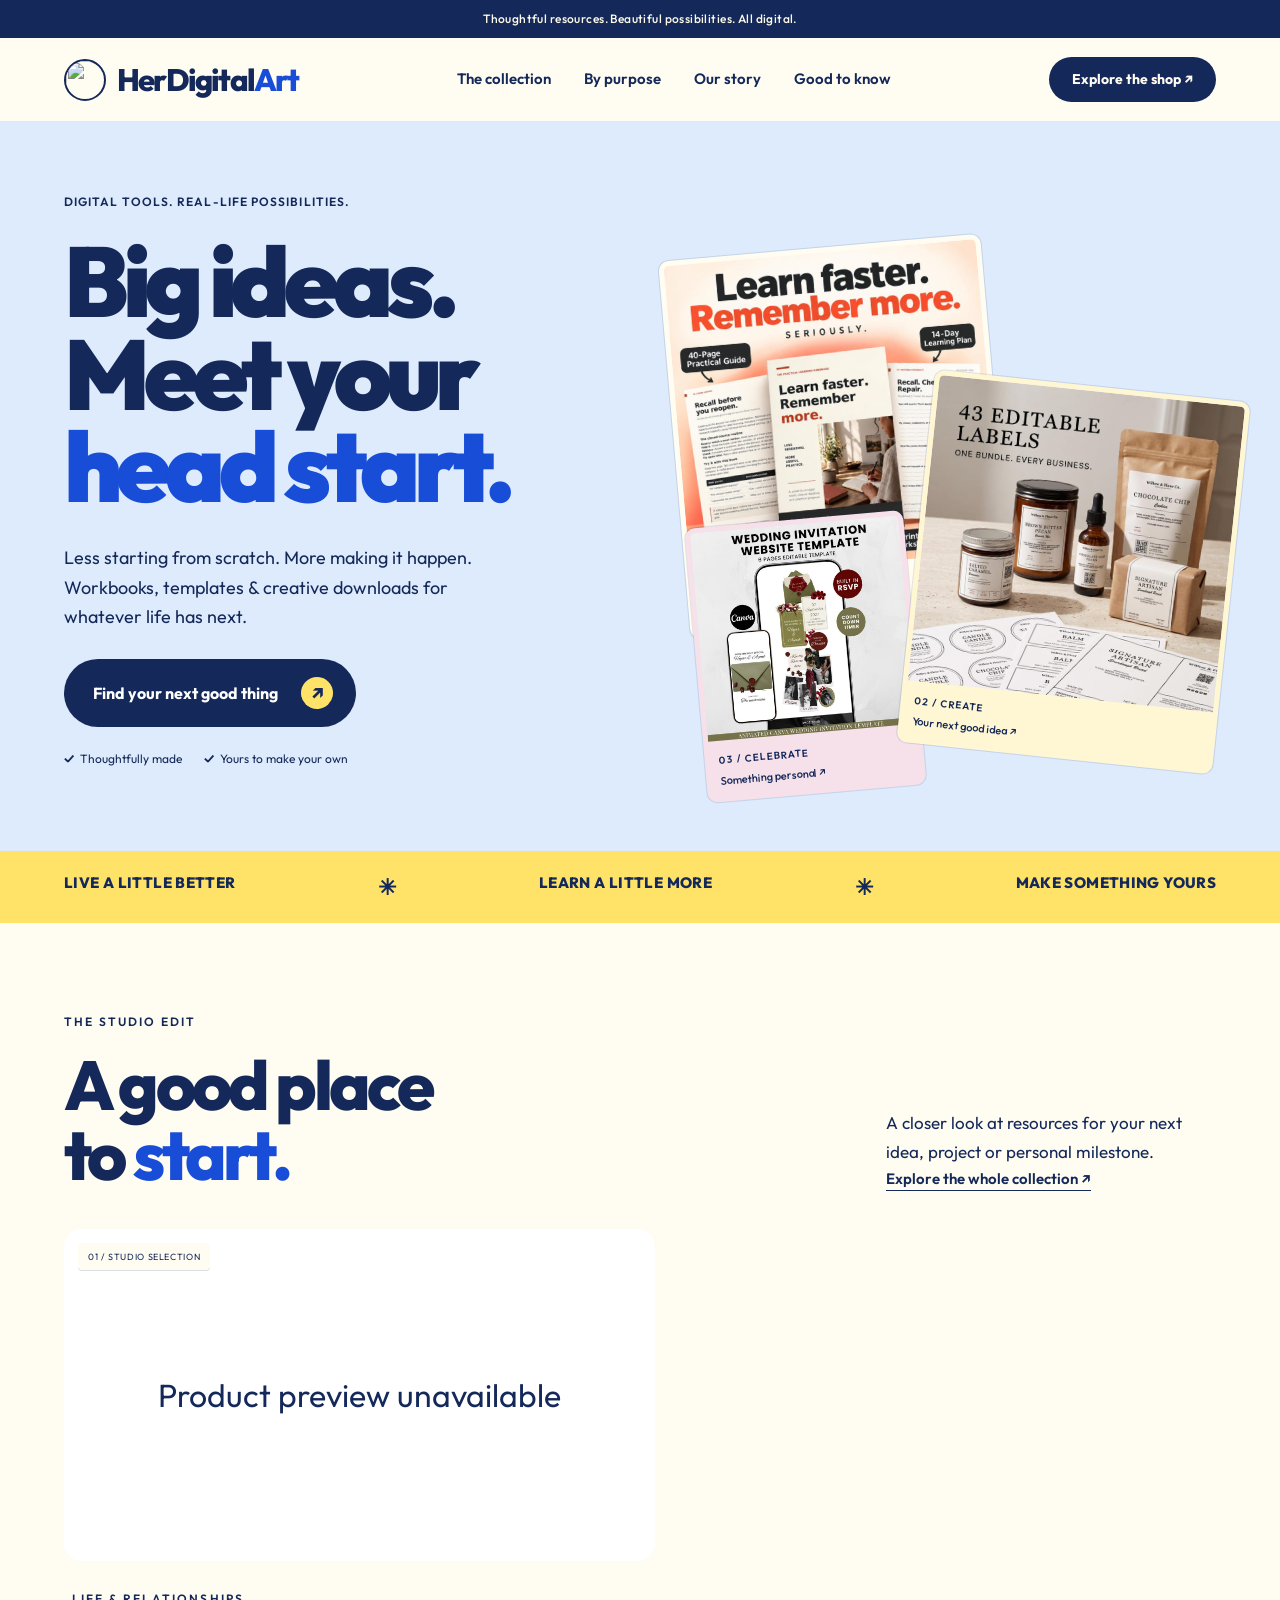
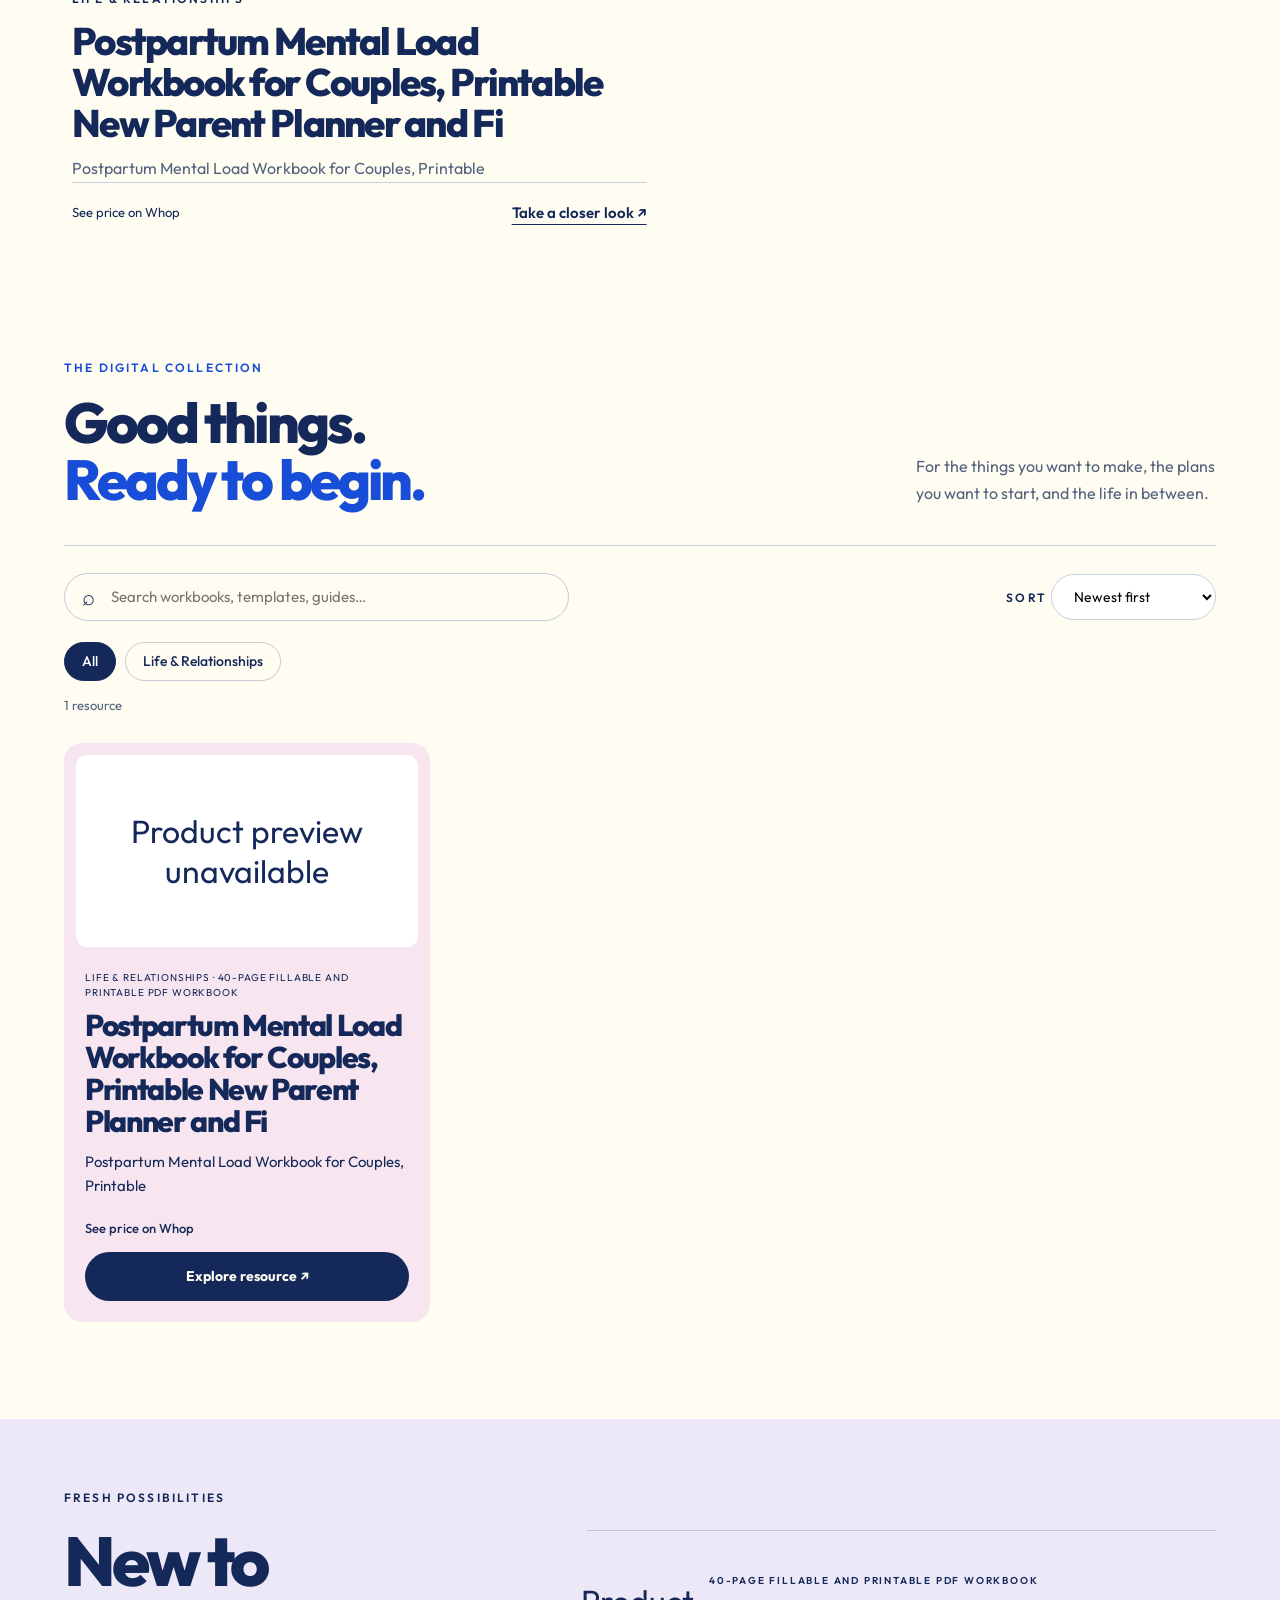
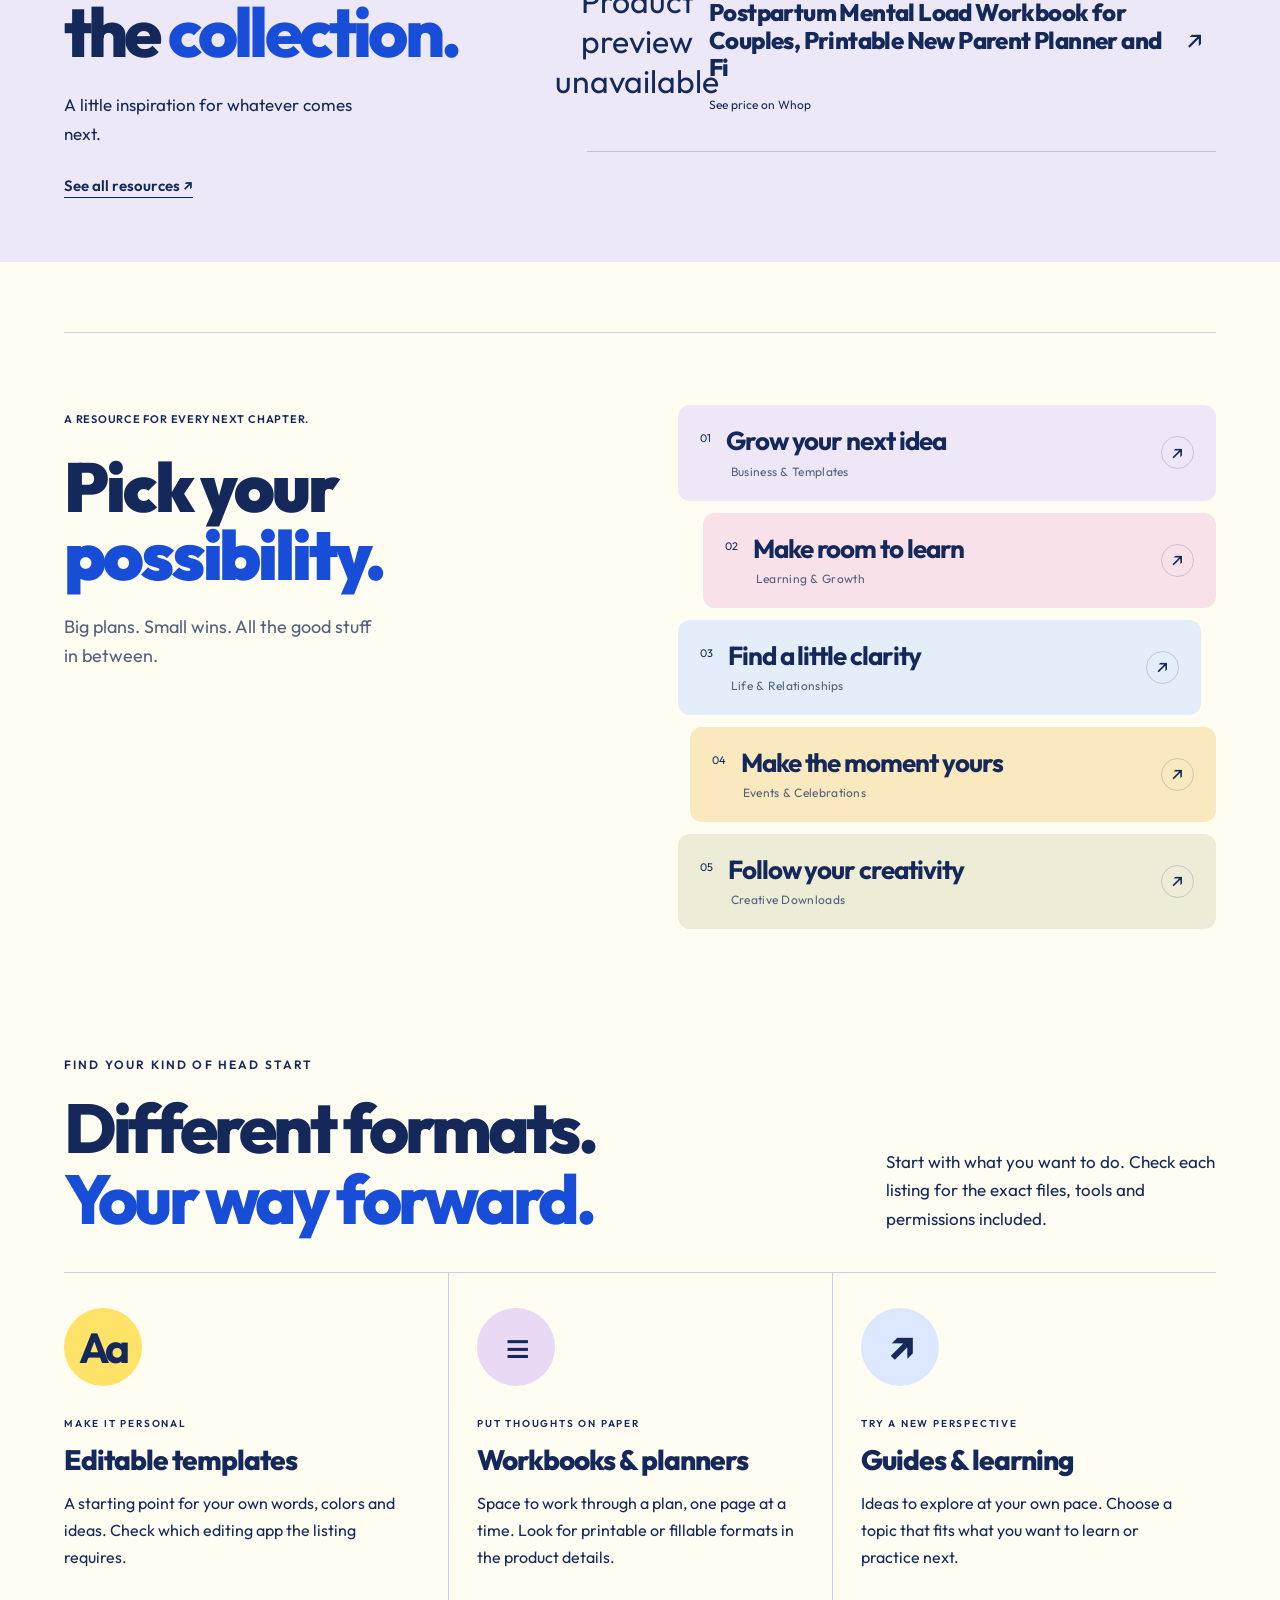
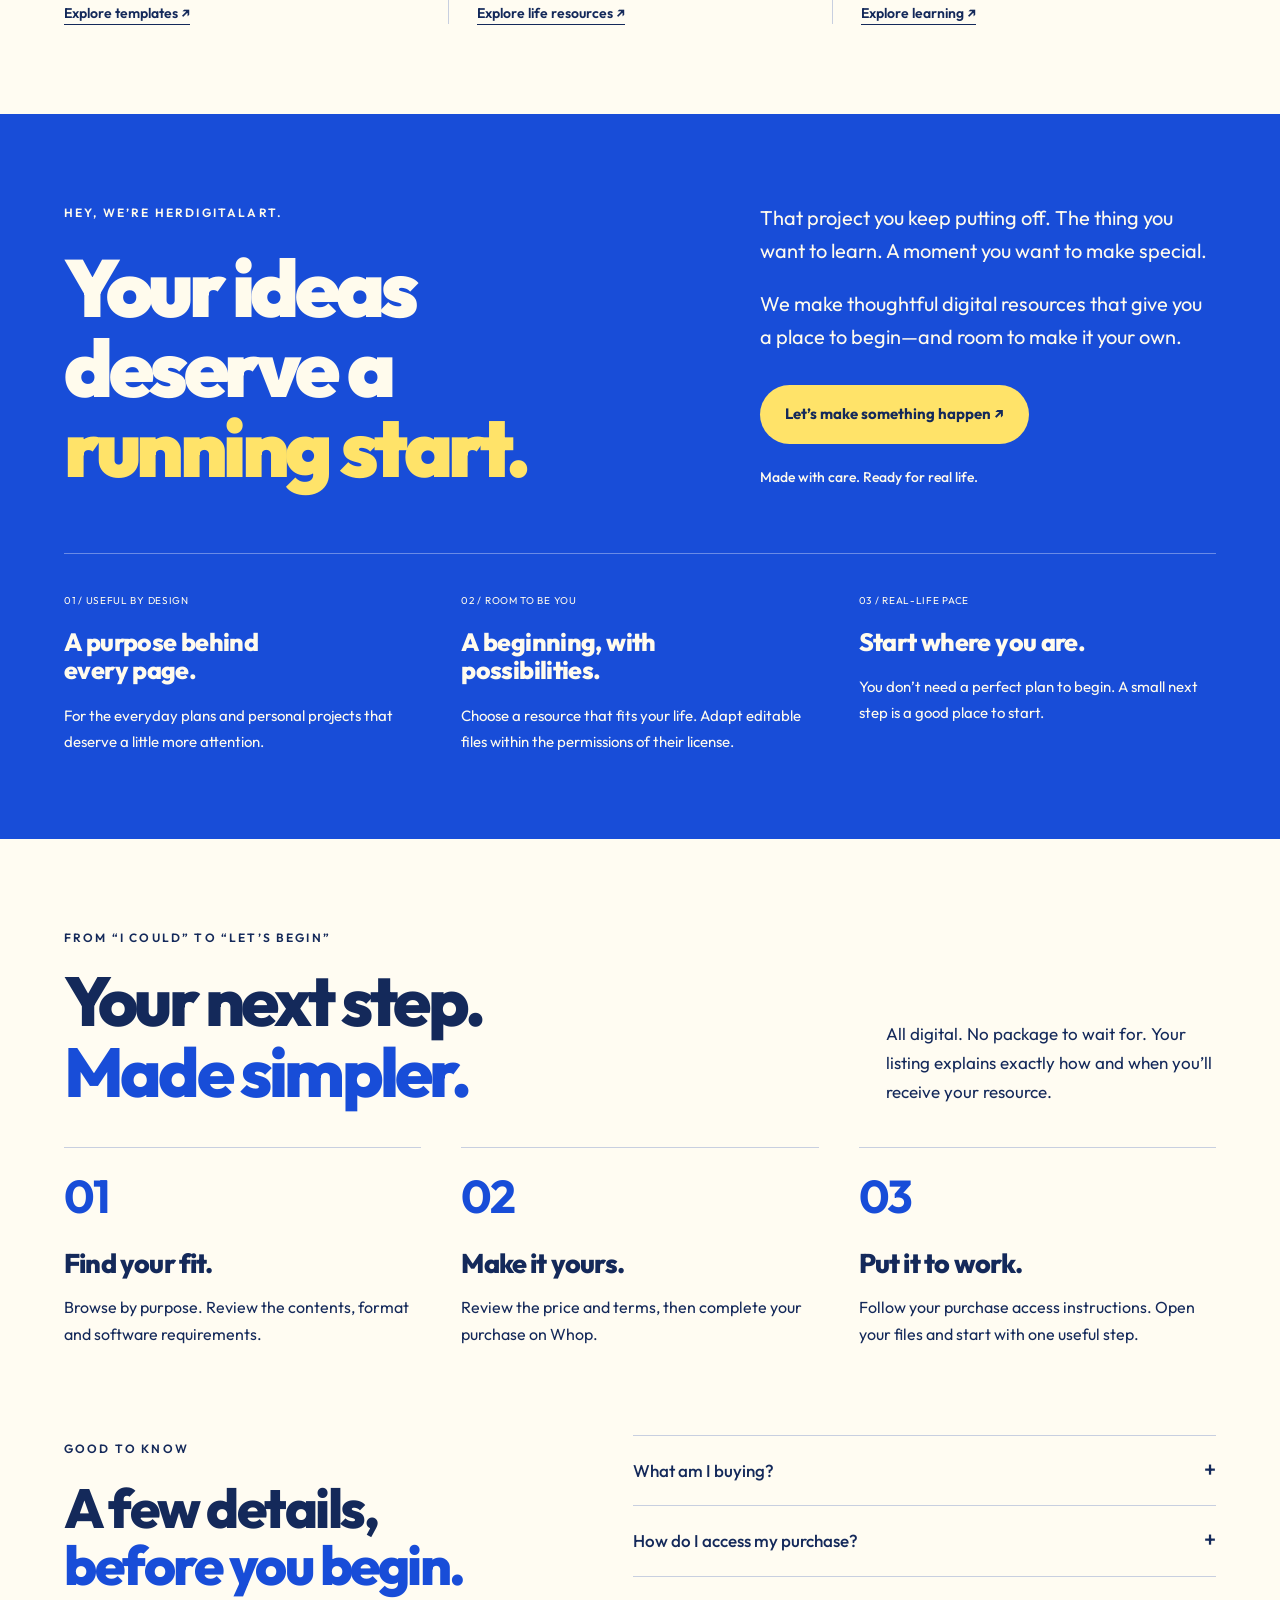
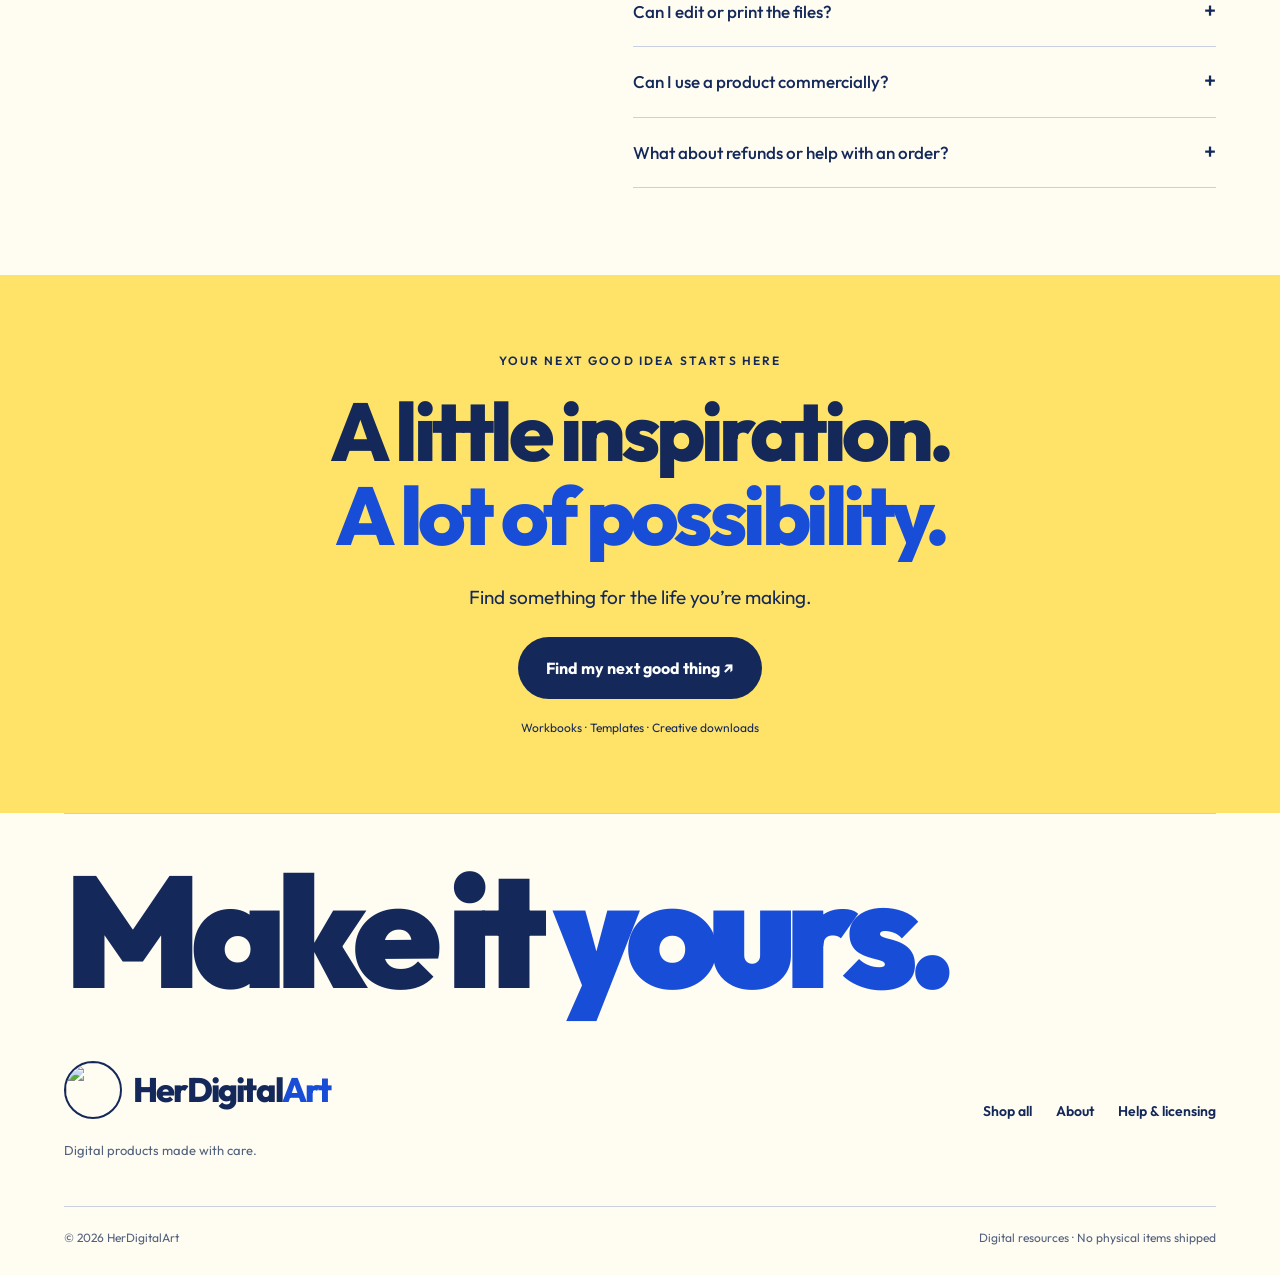
==== commit cf054a48: "Add files via upload" ====
--- a/index.html
+++ b/index.html
@@ -1,2 +1,2 @@
 <!doctype html>
-<html lang="en"><head><script>!function(w,d,s,u,n,a,b){if(w[n])return;a=w[n]={q:[],t:+new Date,s:[],o:u,track:function(){a.q.push([+new Date].concat([].slice.call(arguments)))},setScope:function(){a.s=[].slice.call(arguments).filter(function(x){return typeof x==="string"});a.q.push([+new Date,"setScope"].concat(a.s))},scope:function(){var c=[].slice.call(arguments);return{track:function(){a.q.push([+new Date].concat([].slice.call(arguments)).concat([{__scope:c}]))}}}};b=d.createElement(s);b.async=1;b.src=u+"/s.js";d.getElementsByTagName(s)[0].parentNode.insertBefore(b,d.getElementsByTagName(s)[0])}(window,document,"script","https://t.whop.tw","whop");whop.setScope("biz_9yqOfFVNgh5jt6");whop.track("page");</script><meta charset="utf-8"><meta name="viewport" content="width=device-width,initial-scale=1"><title>HerDigitalArt — Digital products for real life</title><meta name="description" content="Thoughtful digital resources to help you plan, learn, create and celebrate. Discover HerDigitalArt."><link rel="icon" href="images/favicon.svg"><link rel="stylesheet" href="styles.css"><link rel="stylesheet" href="design-v2.css"><link rel="stylesheet" href="premium.css"><link rel="stylesheet" href="homepage.css"><script defer src="script.js"></script></head><body><a class="skip" href="#main">Skip to content</a><div id="app"></div><noscript>Please enable JavaScript to browse the catalog.</noscript></body></html>
+<html lang="en"><head><script>!function(w,d,s,u,n,a,b){if(w[n])return;a=w[n]={q:[],t:+new Date,s:[],o:u,track:function(){a.q.push([+new Date].concat([].slice.call(arguments)))},setScope:function(){a.s=[].slice.call(arguments).filter(function(x){return typeof x==="string"});a.q.push([+new Date,"setScope"].concat(a.s))},scope:function(){var c=[].slice.call(arguments);return{track:function(){a.q.push([+new Date].concat([].slice.call(arguments)).concat([{__scope:c}]))}}}};b=d.createElement(s);b.async=1;b.src=u+"/s.js";d.getElementsByTagName(s)[0].parentNode.insertBefore(b,d.getElementsByTagName(s)[0])}(window,document,"script","https://t.whop.tw","whop");whop.setScope("biz_9yqOfFVNgh5jt6");whop.track("page");</script><meta charset="utf-8"><meta name="viewport" content="width=device-width,initial-scale=1"><title>HerDigitalArt — Digital products for real life</title><meta name="description" content="Thoughtful digital resources to help you plan, learn, create and celebrate. Discover HerDigitalArt."><link rel="icon" type="image/png" sizes="192x192" href="images/favicon.png"><link rel="apple-touch-icon" href="images/favicon.png"><link rel="stylesheet" href="styles.css"><link rel="stylesheet" href="design-v2.css"><link rel="stylesheet" href="premium.css"><link rel="stylesheet" href="homepage.css"><link rel="stylesheet" href="whop-fit.css"><script defer src="script.js"></script></head><body><a class="skip" href="#main">Skip to content</a><div id="app"></div><noscript>Please enable JavaScript to browse the catalog.</noscript></body></html>
--- a/whop-fit.css
+++ b/whop-fit.css
@@ -0,0 +1,78 @@
+/* Whop storefront compatibility and HerDigitalArt identity */
+.brand-lockup {
+  display: inline-flex;
+  align-items: center;
+  gap: 11px;
+  flex: 0 0 auto;
+}
+
+.brand-avatar {
+  width: 42px;
+  height: 42px;
+  border-radius: 50%;
+  object-fit: cover;
+  object-position: 50% 24%;
+  border: 2px solid var(--ink);
+  background: var(--paper);
+}
+
+.footer .brand-avatar {
+  width: 58px;
+  height: 58px;
+}
+
+/* Whop listing media is landscape. Keep the original artwork visible without
+   forcing it into tall, empty square containers. */
+.card-media {
+  aspect-ratio: 16 / 9 !important;
+  padding: 0;
+  background: #fff;
+}
+
+.card-media img,
+.home-feature-media img,
+.detail-image {
+  width: 100%;
+  height: 100%;
+  object-fit: contain;
+  object-position: center;
+}
+
+.home-feature-media {
+  aspect-ratio: 16 / 9;
+  padding: 0 !important;
+  background: #fff !important;
+}
+
+.home-feature-media img {
+  aspect-ratio: auto !important;
+  border-radius: inherit;
+}
+
+.home-feature-number {
+  top: 14px;
+  left: 14px;
+  z-index: 2;
+  box-shadow: 0 1px 0 rgba(20, 43, 98, .16);
+}
+
+.detail-grid > div:first-child {
+  aspect-ratio: 16 / 9;
+  overflow: hidden;
+  border-radius: 24px;
+  background: #fff;
+}
+
+.detail-image {
+  aspect-ratio: auto !important;
+  border-radius: 0 !important;
+  background: #fff !important;
+}
+
+@media (max-width: 650px) {
+  .brand-avatar { width: 36px; height: 36px; }
+  .wordmark { font-size: 25px !important; }
+  .home-feature-media,
+  .card-media,
+  .detail-grid > div:first-child { aspect-ratio: 16 / 9 !important; }
+}
